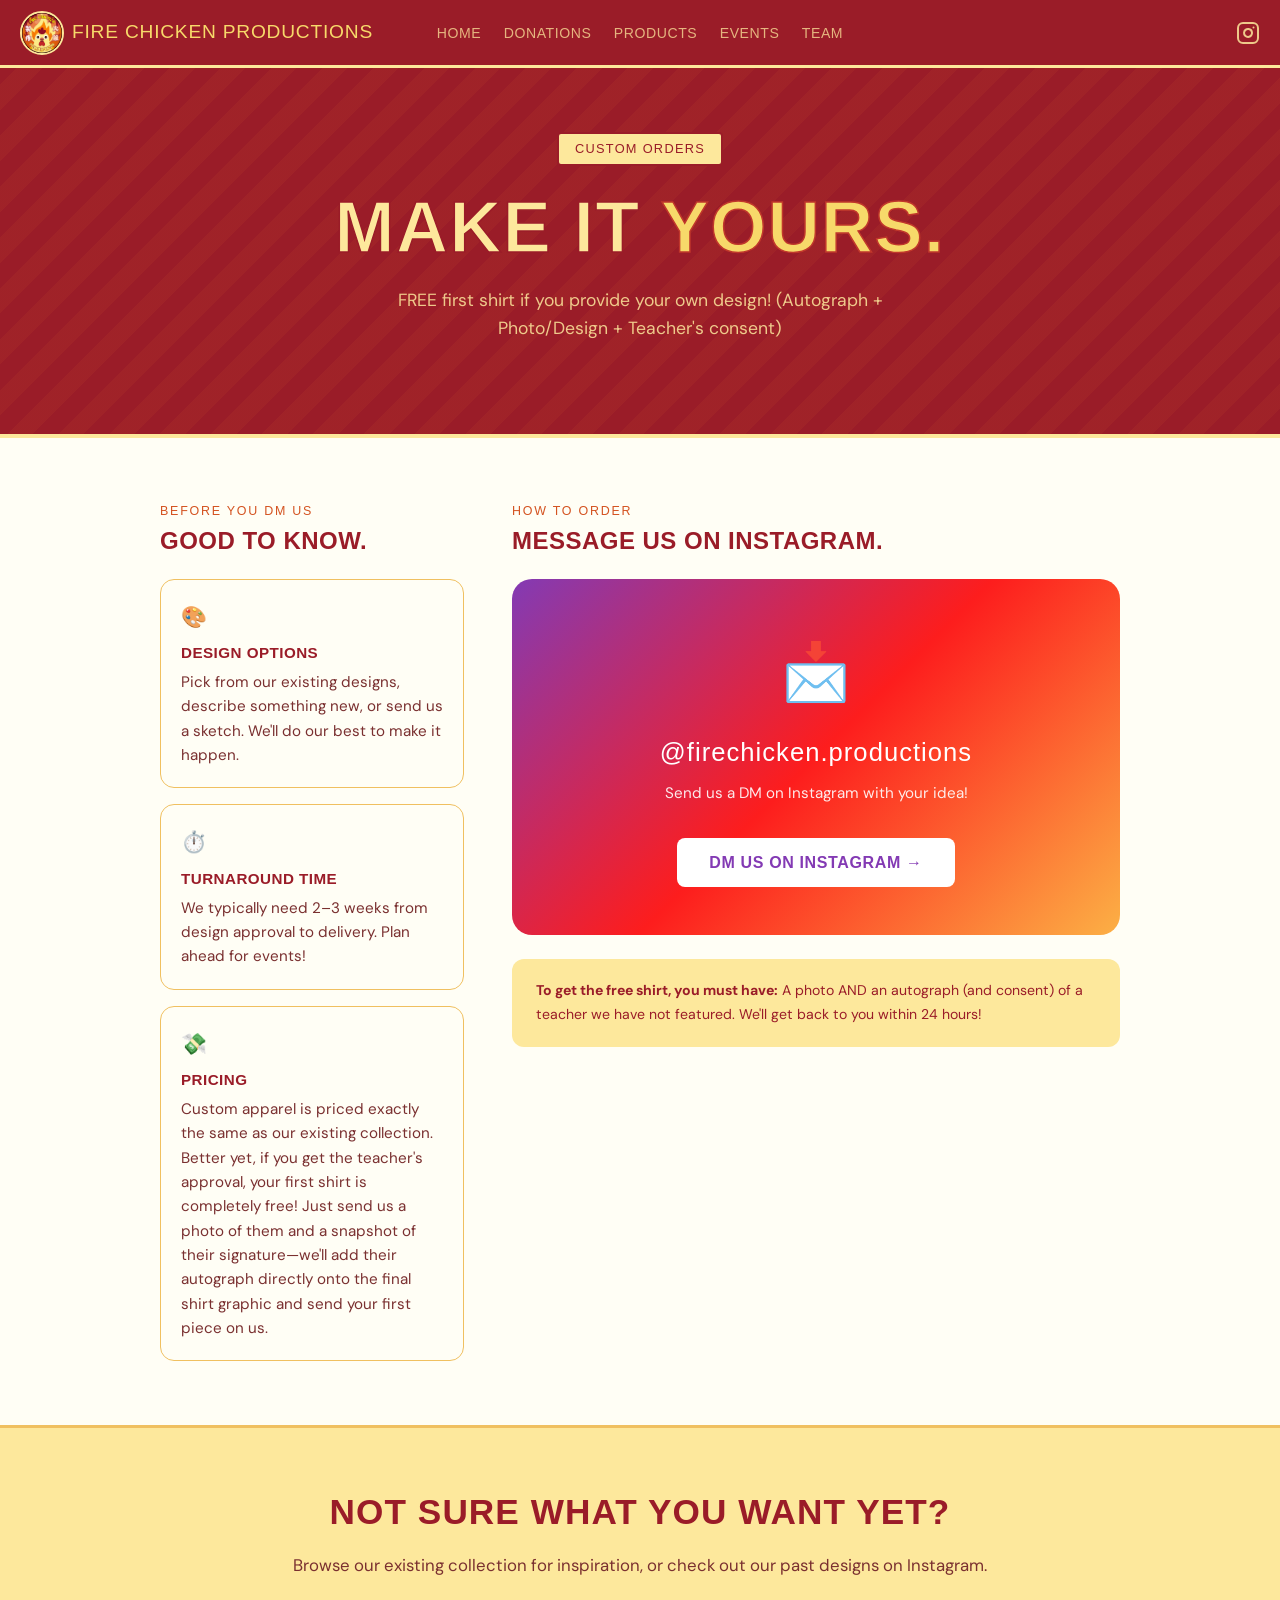
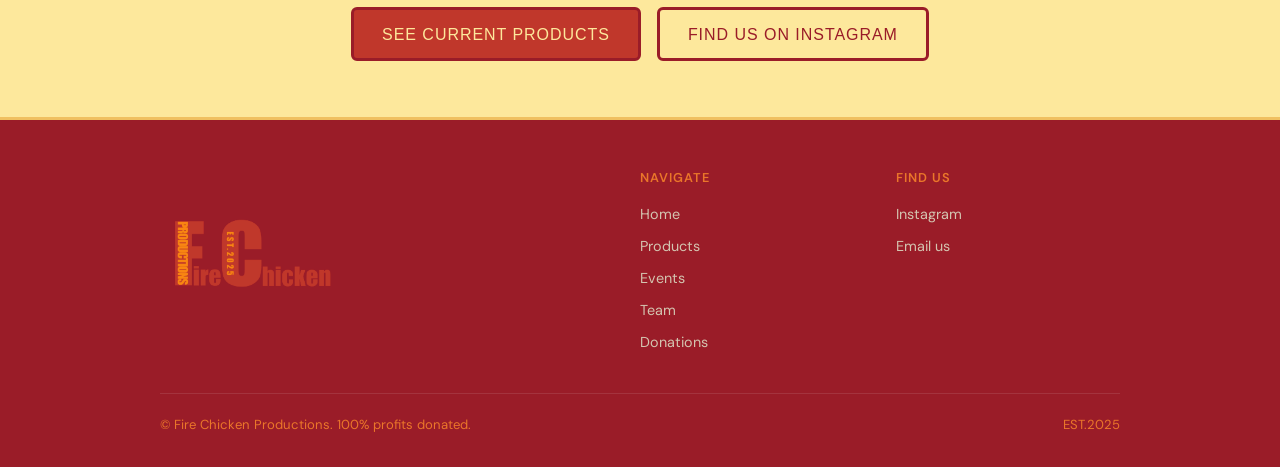
==== customize.html @ 3188f436 "Initial commit — Fire Chicken Productions website" ====
<!DOCTYPE html>
<html lang="en">
<head>
  <meta charset="UTF-8" />
  <meta name="viewport" content="width=device-width, initial-scale=1.0" />
  <title>Customize Your Shirt</title>
  <link rel="stylesheet" href="style.css" />
</head>
<body>

<nav>
  <a href="index.html" class="nav-logo"><img src="logo.png" alt="Fire Chicken Productions logo"><span class="nav-logo-text"> Fire Chicken <span>Productions</span></span></a>
  <ul class="nav-links">
    <li><a href="index.html">Home</a></li>
    <li><a href="donations.html">Donations</a></li>
    <li><a href="products.html">Products</a></li>
    <li><a href="events.html">Events</a></li>
    <li><a href="team.html">Team</a></li>
  </ul>
  <div style="display:flex;justify-content:flex-end;align-items:center;min-width:0;">
    <a href="https://www.instagram.com/firechicken.productions" target="_blank" style="display:flex;align-items:center;color:var(--cream);opacity:0.85;transition:opacity 0.15s;" onmouseover="this.style.opacity=1" onmouseout="this.style.opacity=0.85">
      <svg xmlns="http://www.w3.org/2000/svg" width="24" height="24" viewBox="0 0 24 24" fill="none" stroke="currentColor" stroke-width="2" stroke-linecap="round" stroke-linejoin="round"><rect x="2" y="2" width="20" height="20" rx="5" ry="5"/><path d="M16 11.37A4 4 0 1 1 12.63 8 4 4 0 0 1 16 11.37z"/><line x1="17.5" y1="6.5" x2="17.51" y2="6.5"/></svg>
    </a>
  </div>
</nav>

<section class="hero" style="padding: 4rem 2rem 3.5rem;">
  <div class="hero-inner">
    <div class="hero-badge">Custom orders</div>
    <h1>Make it <em>yours.</em></h1>
    <p>FREE first shirt if you provide your own design! (Autograph + Photo/Design + Teacher's consent)</p>
  </div>
</section>

<section style="background: var(--white);">
  <div class="section-inner">
    <div style="display: grid; grid-template-columns: 1fr 2fr; gap: 3rem; align-items: start;">

      <div>
        <p class="section-label">Before you DM us</p>
        <h2 class="section-title" style="font-size: 1.5rem;">Good to know.</h2>

        <div style="display: flex; flex-direction: column; gap: 1rem; margin-top: 1.5rem;">
          <div class="step" style="padding: 1.25rem;">
            <div style="font-size: 1.3rem; margin-bottom: 0.5rem;">🎨</div>
            <h3 style="font-size: 0.95rem; margin-bottom: 0.3rem;">Design options</h3>
            <p>Pick from our existing designs, describe something new, or send us a sketch. We'll do our best to make it happen.</p>
          </div>
          <div class="step" style="padding: 1.25rem;">
            <div style="font-size: 1.3rem; margin-bottom: 0.5rem;">⏱️</div>
            <h3 style="font-size: 0.95rem; margin-bottom: 0.3rem;">Turnaround time</h3>
            <p>We typically need 2–3 weeks from design approval to delivery. Plan ahead for events!</p>
          </div>
          <div class="step" style="padding: 1.25rem;">
            <div style="font-size: 1.3rem; margin-bottom: 0.5rem;">💸</div>
            <h3 style="font-size: 0.95rem; margin-bottom: 0.3rem;">Pricing</h3>
            <p>Custom apparel is priced exactly the same as our existing collection. Better yet, if you get the teacher's approval, your first shirt is completely free! Just send us a photo of them and a snapshot of their signature—we'll add their autograph directly onto the final shirt graphic and send your first piece on us.</p>
          </div>
        </div>
      </div>

      <div>
        <p class="section-label">How to order</p>
        <h2 class="section-title" style="font-size: 1.5rem; margin-bottom: 1.5rem;">Message Us on Instagram.</h2>

        <div style="background: linear-gradient(135deg, #833ab4, #fd1d1d, #fcb045); border-radius: 20px; padding: 3rem 2.5rem; text-align: center; color: #fff;">
          <div style="font-size: 3.5rem; margin-bottom: 1rem;">📩</div>
          <div style="font-family: var(--font-display); font-size: 1.6rem; letter-spacing: 0.04em; margin-bottom: 0.5rem;">@firechicken.productions</div>
          <p style="font-size: 0.95rem; opacity: 0.9; margin-bottom: 2rem; line-height: 1.6;">Send us a DM on Instagram with your idea!</p>
          <a href="https://www.instagram.com/firechicken.productions" target="_blank" style="display: inline-block; background: #fff; color: #833ab4; font-family: var(--font-display); font-size: 1rem; font-weight: 700; letter-spacing: 0.04em; text-transform: uppercase; padding: 0.75rem 2rem; border-radius: 8px; text-decoration: none;">DM us on Instagram →</a>
        </div>

        <div style="margin-top: 1.5rem; background: var(--cream); border-radius: 12px; padding: 1.25rem 1.5rem;">
          <p style="font-size: 0.88rem; color: var(--brown); line-height: 1.7; margin: 0;"><strong>To get the free shirt, you must have:</strong> A photo AND an autograph (and consent) of a teacher we have not featured. We'll get back to you within 24 hours!</p>
        </div>
      </div>

    </div>
  </div>
</section>

<div class="cta-band">
  <div class="section-inner text-center">
    <h2>Not sure what you want yet?</h2>
    <p>Browse our existing collection for inspiration, or check out our past designs on Instagram.</p>
    <div class="cta-buttons">
      <a href="products.html" class="btn btn-primary">See current products</a>
      <a href="https://www.instagram.com/firechicken.productions" class="btn btn-secondary">Find us on Instagram</a>
    </div>
  </div>
</div>

<footer>
  <div class="footer-inner">
    <div>
      <img src="logo-text.png" alt="Fire Chicken Productions" style="max-width: 180px; display: block;">
    </div>
    <div class="footer-col">
      <h4>Navigate</h4>
      <ul>
        <li><a href="index.html">Home</a></li>
        <li><a href="products.html">Products</a></li>
        <li><a href="events.html">Events</a></li>
        <li><a href="team.html">Team</a></li>
        <li><a href="donations.html">Donations</a></li>
      </ul>
    </div>
    <div class="footer-col">
      <h4>Find us</h4>
      <ul>
        <li><a href="https://www.instagram.com/firechicken.productions">Instagram</a></li>
        <li><a href="mailto:firechicken.productions9@gmail.com">Email us</a></li>
      </ul>
    </div>
  </div>
  <div class="footer-bottom">
    <span> © Fire Chicken Productions. 100% profits donated.</span>
    <span> EST.2025</span>
  </div>
</footer>

</body>
</html>
---- style.css ----
@import url('https://fonts.googleapis.com/css2?family=DM+Sans:wght@400;500;600&display=swap');

*, *::before, *::after { box-sizing: border-box; margin: 0; padding: 0; }

:root {
  --rust: #c0372b;
  --rust-light: #d45321;
  --rust-pale: #fdf0c4;
  --cream: #fde89c;
  --cream-dark: #f7d96a;
  --green: #4A6741;
  --green-light: #6B8F62;
  --green-pale: #EBF2E8;
  --brown: #9a1c28;
  --brown-mid: #b52a2a;
  --brown-light: #ea762a;
  --text: #3a0d10;
  --text-muted: #7a3030;
  --border: #f0c060;
  --white: #fffef5;
  --font-display: Impact, 'Arial Narrow', Arial, sans-serif;
  --font-body: 'DM Sans', system-ui, sans-serif;
}

html { font-size: 16px; scroll-behavior: smooth; }

body {
  font-family: var(--font-body);
  background: var(--cream);
  color: var(--text);
  line-height: 1.6;
}

/* NAV */
nav {
  background: var(--brown);
  border-bottom: 3px solid var(--cream);
  padding: 0 1.25rem;
  display: grid;
  grid-template-columns: 1fr auto 1fr;
  align-items: center;
  height: 68px;
  position: sticky;
  top: 0;
  z-index: 100;
}

.nav-logo {
  font-family: var(--font-display);
  font-size: 1.2rem;
  letter-spacing: 0.04em;
  color: var(--cream);
  text-decoration: none;
  display: flex;
  align-items: center;
  gap: 0.5rem;
  text-transform: uppercase;
  flex-shrink: 0;
  min-width: 0;
}

.nav-logo img {
  width: 44px;
  height: 44px;
  border-radius: 50%;
  object-fit: cover;
  border: 2px solid var(--cream);
  flex-shrink: 0;
}

.nav-logo-text { display: inline; }

.nav-logo span { color: var(--cream-dark); }

.nav-links {
  display: flex;
  gap: 0;
  list-style: none;
  flex-wrap: nowrap;
  justify-content: center;
  margin: 0;
  padding: 0;
}

.nav-links a {
  font-family: var(--font-display);
  font-size: 0.88rem;
  letter-spacing: 0.04em;
  text-transform: uppercase;
  color: rgba(253,232,156,0.75);
  text-decoration: none;
  padding: 0.55rem 0.7rem;
  border-radius: 5px;
  transition: background 0.15s, color 0.15s;
  white-space: nowrap;
}

.nav-links a:hover, .nav-links a.active {
  background: var(--rust);
  color: var(--cream);
}

/* BUTTONS */
.btn {
  display: inline-block;
  font-family: var(--font-display);
  font-size: 1rem;
  letter-spacing: 0.06em;
  text-transform: uppercase;
  padding: 0.7rem 1.75rem;
  border-radius: 6px;
  text-decoration: none;
  transition: transform 0.1s, filter 0.1s;
  cursor: pointer;
  border: none;
}

.btn:hover { transform: translateY(-2px); filter: brightness(1.08); }
.btn:active { transform: translateY(0); }

.btn-primary {
  background: var(--rust);
  color: var(--cream);
  border: 3px solid var(--brown);
}

.btn-primary:hover { background: var(--rust-light); }

.btn-secondary {
  background: var(--cream);
  color: var(--brown);
  border: 3px solid var(--brown);
}

.btn-secondary:hover { background: var(--cream-dark); }

.btn-green {
  background: var(--green);
  color: var(--white);
  border: 3px solid #2e4128;
}

.btn-green:hover { background: var(--green-light); }

/* HERO */
.hero {
  background: var(--brown);
  color: var(--white);
  padding: 5rem 2rem 4.5rem;
  text-align: center;
  position: relative;
  overflow: hidden;
  border-bottom: 4px solid var(--cream);
}

.hero::before {
  content: '';
  position: absolute;
  inset: 0;
  background: repeating-linear-gradient(
    -45deg,
    transparent,
    transparent 18px,
    rgba(234,118,42,0.07) 18px,
    rgba(234,118,42,0.07) 36px
  );
}

.hero-inner { position: relative; max-width: 720px; margin: 0 auto; }

.hero-badge {
  display: inline-block;
  background: var(--cream);
  color: var(--brown);
  font-family: var(--font-display);
  font-size: 0.8rem;
  letter-spacing: 0.1em;
  text-transform: uppercase;
  padding: 0.3rem 1rem;
  border-radius: 4px;
  margin-bottom: 1.5rem;
  border: 2px solid var(--brown);
}

.hero h1 {
  font-family: var(--font-display);
  font-size: clamp(2.8rem, 7vw, 4.5rem);
  line-height: 1.05;
  letter-spacing: 0.02em;
  text-transform: uppercase;
  color: var(--cream);
  margin-bottom: 1.25rem;
  -webkit-text-stroke: 1.5px var(--brown);
}

.hero h1 em {
  font-style: normal;
  color: var(--cream-dark);
  -webkit-text-stroke: 1.5px var(--rust);
}

.hero p {
  font-size: 1.1rem;
  color: rgba(253,232,156,0.85);
  max-width: 520px;
  margin: 0 auto 2.25rem;
}

.hero-ctas { display: flex; gap: 1rem; justify-content: center; flex-wrap: wrap; }

/* SECTIONS */
section { padding: 4rem 2rem; }

.section-inner { max-width: 960px; margin: 0 auto; }

.section-label {
  font-family: var(--font-display);
  font-size: 0.78rem;
  letter-spacing: 0.14em;
  text-transform: uppercase;
  color: var(--rust-light);
  margin-bottom: 0.4rem;
}

.section-title {
  font-family: var(--font-display);
  font-size: clamp(2rem, 4.5vw, 2.8rem);
  letter-spacing: 0.02em;
  text-transform: uppercase;
  color: var(--brown);
  line-height: 1.1;
  margin-bottom: 1rem;
}

.section-sub {
  font-size: 1.05rem;
  color: var(--text-muted);
  max-width: 560px;
  margin-bottom: 2.5rem;
}

/* HOW IT WORKS */
.steps {
  display: grid;
  grid-template-columns: repeat(auto-fit, minmax(240px, 1fr));
  gap: 1.5rem;
}

.step {
  background: var(--white);
  border: 1.5px solid var(--border);
  border-radius: 14px;
  padding: 1.75rem 1.5rem;
  position: relative;
}

.step-number {
  width: 40px;
  height: 40px;
  border-radius: 50%;
  background: var(--rust-pale);
  color: var(--rust);
  font-family: var(--font-display);
  font-size: 1.1rem;
  font-weight: 700;
  display: flex;
  align-items: center;
  justify-content: center;
  margin-bottom: 1rem;
}

.step h3 {
  font-family: var(--font-display);
  font-size: 1.05rem;
  letter-spacing: 0.03em;
  text-transform: uppercase;
  color: var(--brown);
  margin-bottom: 0.5rem;
}

.step p { font-size: 0.95rem; color: var(--text-muted); line-height: 1.6; }

/* CTA BAND */
.cta-band {
  background: var(--cream);
  border-top: 3px solid var(--border);
  border-bottom: 3px solid var(--border);
  padding: 3.5rem 2rem;
  text-align: center;
}

.cta-band h2 {
  font-family: var(--font-display);
  font-size: 2.2rem;
  letter-spacing: 0.03em;
  text-transform: uppercase;
  color: var(--brown);
  margin-bottom: 0.75rem;
}

.cta-band p { color: var(--text-muted); margin-bottom: 1.75rem; font-size: 1.05rem; }

.cta-buttons { display: flex; gap: 1rem; justify-content: center; flex-wrap: wrap; }

/* MISSION PAGE */
.mission-story {
  background: var(--white);
  border: 1.5px solid var(--border);
  border-radius: 14px;
  padding: 2.5rem;
  margin-bottom: 3rem;
}

.mission-story p { font-size: 1.05rem; color: var(--text-muted); line-height: 1.75; margin-bottom: 1rem; }
.mission-story p:last-child { margin-bottom: 0; }

.money-split {
  display: grid;
  grid-template-columns: 1fr 1fr;
  gap: 1.5rem;
  margin-bottom: 3rem;
}

@media (max-width: 600px) {
  .money-split { grid-template-columns: 1fr; }
}

.money-card {
  border-radius: 14px;
  padding: 1.75rem;
}

.money-card.costs {
  background: var(--cream-dark);
  border: 1.5px solid var(--border);
}

.money-card.donated {
  background: var(--green-pale);
  border: 1.5px solid #C4D9C0;
}

.money-card .card-icon {
  font-size: 1.8rem;
  margin-bottom: 0.75rem;
}

.money-card h3 {
  font-family: var(--font-display);
  font-size: 1.1rem;
  font-weight: 700;
  color: var(--brown);
  margin-bottom: 0.4rem;
}

.money-card p { font-size: 0.9rem; color: var(--text-muted); line-height: 1.6; }

.money-card.donated h3 { color: var(--green); }
.money-card.donated p { color: #4A6741; }

/* CAUSES */
.causes-grid {
  display: grid;
  grid-template-columns: repeat(auto-fit, minmax(220px, 1fr));
  gap: 1.25rem;
  margin-bottom: 3rem;
}

.cause-card {
  background: var(--white);
  border: 1.5px solid var(--border);
  border-radius: 12px;
  padding: 1.5rem;
}

.cause-emoji { font-size: 1.6rem; margin-bottom: 0.6rem; }

.cause-card h3 {
  font-family: var(--font-display);
  font-weight: 700;
  font-size: 1rem;
  color: var(--brown);
  margin-bottom: 0.3rem;
}

.cause-card p { font-size: 0.88rem; color: var(--text-muted); line-height: 1.55; }

/* PROGRESS */
.progress-box {
  background: var(--white);
  border: 1.5px solid var(--border);
  border-radius: 14px;
  padding: 2rem 2.5rem;
  margin-bottom: 1rem;
}

.progress-header {
  display: flex;
  justify-content: space-between;
  align-items: baseline;
  margin-bottom: 0.75rem;
}

.progress-label {
  font-family: var(--font-display);
  font-size: 1.1rem;
  font-weight: 700;
  color: var(--brown);
}

.progress-amount {
  font-size: 0.95rem;
  color: var(--text-muted);
}

.progress-amount strong { color: var(--green); font-size: 1.1rem; }

.progress-track {
  width: 100%;
  height: 22px;
  background: var(--cream-dark);
  border-radius: 100px;
  overflow: hidden;
  margin-bottom: 0.6rem;
}

.progress-fill {
  height: 100%;
  background: linear-gradient(90deg, var(--green) 0%, var(--green-light) 100%);
  border-radius: 100px;
  transition: width 1s ease;
  position: relative;
}

.progress-pct {
  font-size: 0.85rem;
  color: var(--text-muted);
  text-align: right;
}

/* PRODUCTS PAGE */
.products-grid {
  display: grid;
  grid-template-columns: repeat(auto-fill, minmax(260px, 1fr));
  gap: 1.5rem;
  margin-bottom: 3.5rem;
}

.product-card {
  background: var(--white);
  border: 1.5px solid var(--border);
  border-radius: 14px;
  overflow: hidden;
  transition: transform 0.15s;
}

.product-card:hover { transform: translateY(-3px); }

.product-img {
  width: 100%;
  aspect-ratio: 4/3;
  object-fit: cover;
  display: block;
}

.product-img-placeholder {
  width: 100%;
  aspect-ratio: 4/3;
  display: flex;
  align-items: center;
  justify-content: center;
  font-size: 4rem;
  background: var(--cream-dark);
}

.product-body { padding: 1.25rem; }

.product-tag {
  display: inline-block;
  font-size: 0.75rem;
  font-weight: 600;
  letter-spacing: 0.06em;
  text-transform: uppercase;
  background: var(--rust-pale);
  color: var(--rust);
  padding: 0.2rem 0.6rem;
  border-radius: 4px;
  margin-bottom: 0.6rem;
}

.product-name {
  font-family: var(--font-display);
  font-size: 1.1rem;
  font-weight: 700;
  color: var(--brown);
  margin-bottom: 0.35rem;
}

.product-desc { font-size: 0.88rem; color: var(--text-muted); line-height: 1.55; margin-bottom: 0.85rem; }

.product-footer {
  display: flex;
  align-items: center;
  justify-content: space-between;
}

.product-price {
  font-family: var(--font-display);
  font-size: 1.3rem;
  font-weight: 700;
  color: var(--rust);
}

.product-badge {
  font-size: 0.75rem;
  font-weight: 600;
  background: var(--green-pale);
  color: var(--green);
  padding: 0.2rem 0.55rem;
  border-radius: 4px;
}

/* ORDER BOX */
.order-box {
  background: var(--brown);
  color: var(--white);
  border-radius: 16px;
  padding: 2.5rem;
  display: grid;
  grid-template-columns: 1fr 1fr;
  gap: 2rem;
  align-items: center;
}

@media (max-width: 640px) {
  .order-box { grid-template-columns: 1fr; }
}

.order-box h2 {
  font-family: var(--font-display);
  font-size: 1.8rem;
  font-weight: 700;
  color: var(--cream);
  margin-bottom: 0.75rem;
}

.order-box p { color: #D4C4B0; font-size: 0.95rem; line-height: 1.65; margin-bottom: 1.25rem; }

.order-steps { list-style: none; }

.order-steps li {
  display: flex;
  align-items: flex-start;
  gap: 0.75rem;
  font-size: 0.92rem;
  color: #D4C4B0;
  padding: 0.5rem 0;
  border-bottom: 1px solid rgba(255,255,255,0.08);
}

.order-steps li:last-child { border-bottom: none; }

.order-step-num {
  flex-shrink: 0;
  width: 24px;
  height: 24px;
  border-radius: 50%;
  background: var(--rust);
  color: white;
  font-size: 0.75rem;
  font-weight: 700;
  display: flex;
  align-items: center;
  justify-content: center;
  margin-top: 1px;
}

/* FOOTER */
footer {
  background: var(--brown);
  color: #D4C4B0;
  padding: 3rem 2rem 2rem;
}

.footer-inner {
  max-width: 960px;
  margin: 0 auto;
  display: grid;
  grid-template-columns: 2fr 1fr 1fr;
  gap: 2rem;
}

@media (max-width: 640px) {
  .footer-inner { grid-template-columns: 1fr; }
  nav { padding: 0 1rem; }
  .hero { padding: 3.5rem 1.25rem 3rem; }
  section { padding: 3rem 1.25rem; }
}

.footer-brand {
  font-family: var(--font-display);
  font-size: 1.25rem;
  font-weight: 700;
  color: var(--cream);
  margin-bottom: 0.6rem;
}

.footer-tagline { font-size: 0.88rem; line-height: 1.6; max-width: 260px; }

.footer-col h4 {
  font-size: 0.8rem;
  font-weight: 600;
  letter-spacing: 0.08em;
  text-transform: uppercase;
  color: var(--brown-light);
  margin-bottom: 0.75rem;
}

.footer-col ul { list-style: none; }
.footer-col ul li { margin-bottom: 0.4rem; }

.footer-col ul a {
  color: #D4C4B0;
  text-decoration: none;
  font-size: 0.9rem;
  transition: color 0.15s;
}

.footer-col ul a:hover { color: var(--cream); }

.footer-bottom {
  max-width: 960px;
  margin: 2rem auto 0;
  padding-top: 1.25rem;
  border-top: 1px solid rgba(255,255,255,0.1);
  font-size: 0.82rem;
  color: var(--brown-light);
  display: flex;
  justify-content: space-between;
  flex-wrap: wrap;
  gap: 0.5rem;
}

/* UTILS */
.divider {
  border: none;
  border-top: 1.5px solid var(--border);
  margin: 0;
}

.text-center { text-align: center; }
.mb-0 { margin-bottom: 0 !important; }
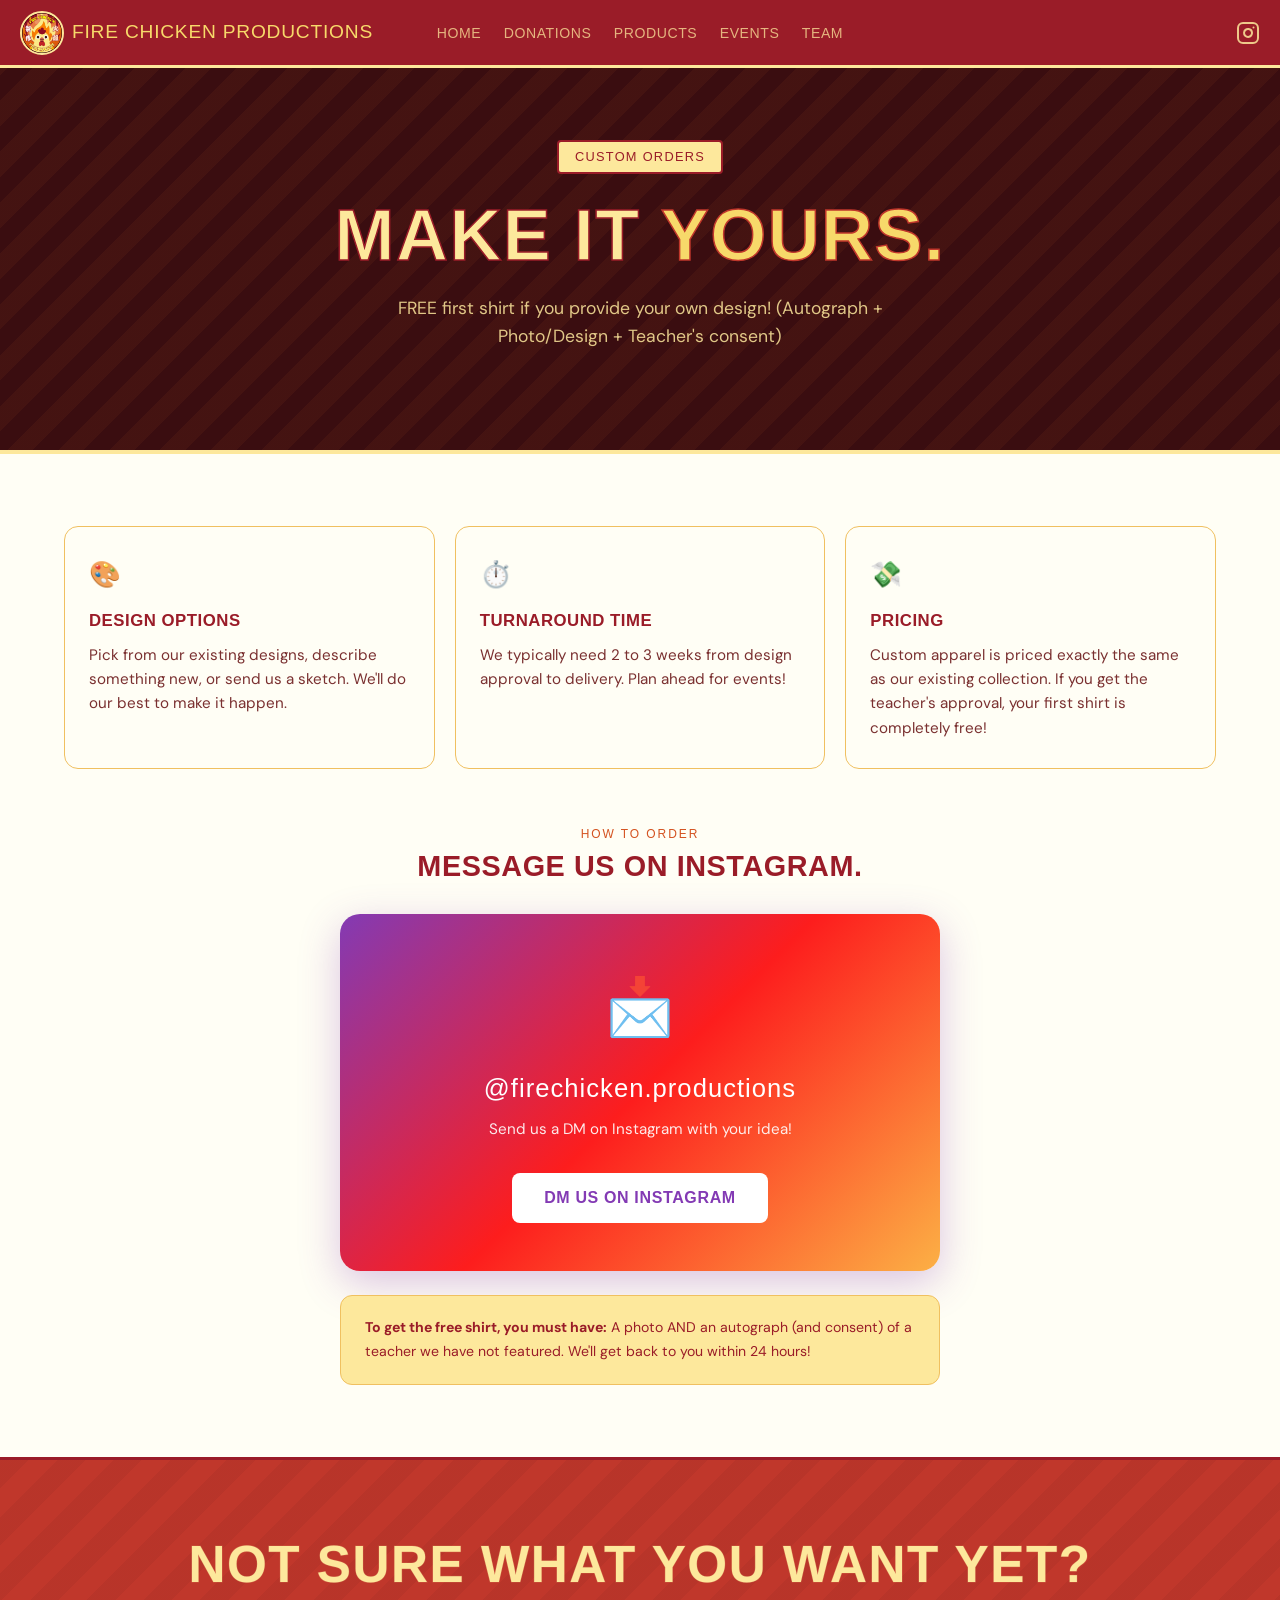
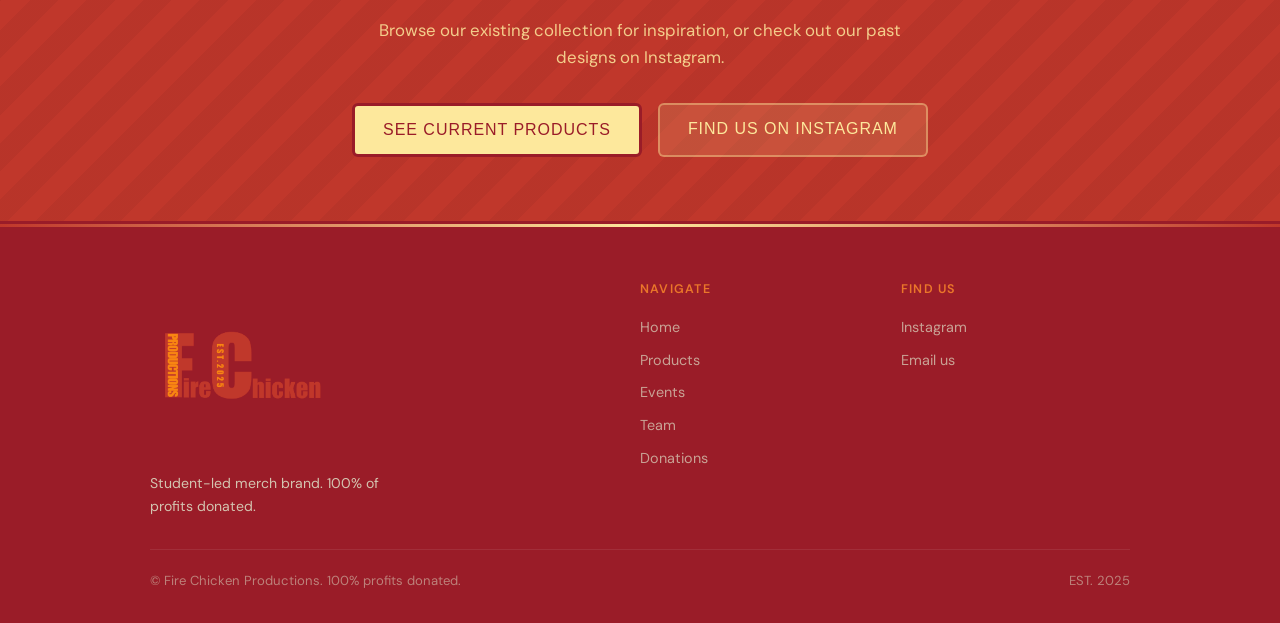
==== commit 6dd8c5c5: "redesign UI + 3D mascot" ====
--- a/customize.html
+++ b/customize.html
@@ -3,8 +3,9 @@
 <head>
   <meta charset="UTF-8" />
   <meta name="viewport" content="width=device-width, initial-scale=1.0" />
-  <title>Customize Your Shirt</title>
+  <title>Customize Your Shirt — Fire Chicken Productions</title>
   <link rel="stylesheet" href="style.css" />
+  <link rel="icon" href="logo.png" type="image/png">
 </head>
 <body>
 
@@ -24,58 +25,57 @@
   </div>
 </nav>
 
-<section class="hero" style="padding: 4rem 2rem 3.5rem;">
+<section class="hero">
   <div class="hero-inner">
     <div class="hero-badge">Custom orders</div>
-    <h1>Make it <em>yours.</em></h1>
+    <h1>Make it <em>Yours.</em></h1>
     <p>FREE first shirt if you provide your own design! (Autograph + Photo/Design + Teacher's consent)</p>
   </div>
 </section>
 
 <section style="background: var(--white);">
   <div class="section-inner">
-    <div style="display: grid; grid-template-columns: 1fr 2fr; gap: 3rem; align-items: start;">
 
-      <div>
-        <p class="section-label">Before you DM us</p>
-        <h2 class="section-title" style="font-size: 1.5rem;">Good to know.</h2>
+    <!-- Info cards -->
+    <div style="display:grid;grid-template-columns:repeat(auto-fit,minmax(240px,1fr));gap:1.25rem;margin-bottom:3.5rem;">
 
-        <div style="display: flex; flex-direction: column; gap: 1rem; margin-top: 1.5rem;">
-          <div class="step" style="padding: 1.25rem;">
-            <div style="font-size: 1.3rem; margin-bottom: 0.5rem;">🎨</div>
-            <h3 style="font-size: 0.95rem; margin-bottom: 0.3rem;">Design options</h3>
-            <p>Pick from our existing designs, describe something new, or send us a sketch. We'll do our best to make it happen.</p>
-          </div>
-          <div class="step" style="padding: 1.25rem;">
-            <div style="font-size: 1.3rem; margin-bottom: 0.5rem;">⏱️</div>
-            <h3 style="font-size: 0.95rem; margin-bottom: 0.3rem;">Turnaround time</h3>
-            <p>We typically need 2–3 weeks from design approval to delivery. Plan ahead for events!</p>
-          </div>
-          <div class="step" style="padding: 1.25rem;">
-            <div style="font-size: 1.3rem; margin-bottom: 0.5rem;">💸</div>
-            <h3 style="font-size: 0.95rem; margin-bottom: 0.3rem;">Pricing</h3>
-            <p>Custom apparel is priced exactly the same as our existing collection. Better yet, if you get the teacher's approval, your first shirt is completely free! Just send us a photo of them and a snapshot of their signature—we'll add their autograph directly onto the final shirt graphic and send your first piece on us.</p>
-          </div>
-        </div>
+      <div class="step reveal delay-1">
+        <div style="font-size:1.6rem;margin-bottom:0.75rem;">🎨</div>
+        <h3>Design options</h3>
+        <p>Pick from our existing designs, describe something new, or send us a sketch. We'll do our best to make it happen.</p>
       </div>
 
-      <div>
-        <p class="section-label">How to order</p>
-        <h2 class="section-title" style="font-size: 1.5rem; margin-bottom: 1.5rem;">Message Us on Instagram.</h2>
+      <div class="step reveal delay-2">
+        <div style="font-size:1.6rem;margin-bottom:0.75rem;">⏱️</div>
+        <h3>Turnaround time</h3>
+        <p>We typically need 2 to 3 weeks from design approval to delivery. Plan ahead for events!</p>
+      </div>
 
-        <div style="background: linear-gradient(135deg, #833ab4, #fd1d1d, #fcb045); border-radius: 20px; padding: 3rem 2.5rem; text-align: center; color: #fff;">
-          <div style="font-size: 3.5rem; margin-bottom: 1rem;">📩</div>
-          <div style="font-family: var(--font-display); font-size: 1.6rem; letter-spacing: 0.04em; margin-bottom: 0.5rem;">@firechicken.productions</div>
-          <p style="font-size: 0.95rem; opacity: 0.9; margin-bottom: 2rem; line-height: 1.6;">Send us a DM on Instagram with your idea!</p>
-          <a href="https://www.instagram.com/firechicken.productions" target="_blank" style="display: inline-block; background: #fff; color: #833ab4; font-family: var(--font-display); font-size: 1rem; font-weight: 700; letter-spacing: 0.04em; text-transform: uppercase; padding: 0.75rem 2rem; border-radius: 8px; text-decoration: none;">DM us on Instagram →</a>
-        </div>
-
-        <div style="margin-top: 1.5rem; background: var(--cream); border-radius: 12px; padding: 1.25rem 1.5rem;">
-          <p style="font-size: 0.88rem; color: var(--brown); line-height: 1.7; margin: 0;"><strong>To get the free shirt, you must have:</strong> A photo AND an autograph (and consent) of a teacher we have not featured. We'll get back to you within 24 hours!</p>
-        </div>
+      <div class="step reveal delay-3">
+        <div style="font-size:1.6rem;margin-bottom:0.75rem;">💸</div>
+        <h3>Pricing</h3>
+        <p>Custom apparel is priced exactly the same as our existing collection. If you get the teacher's approval, your first shirt is completely free!</p>
       </div>
 
     </div>
+
+    <!-- How to order -->
+    <div class="reveal" style="max-width:600px;margin:0 auto;">
+      <p class="section-label" style="text-align:center;">How to order</p>
+      <h2 class="section-title" style="text-align:center;font-size:1.8rem;margin-bottom:2rem;">Message us on Instagram.</h2>
+
+      <div style="background:linear-gradient(135deg,#833ab4,#fd1d1d,#fcb045);border-radius:20px;padding:3rem 2.5rem;text-align:center;color:#fff;box-shadow:0 12px 40px rgba(131,58,180,0.3);">
+        <div style="font-size:3.5rem;margin-bottom:1rem;">📩</div>
+        <div style="font-family:var(--font-display);font-size:1.6rem;letter-spacing:0.04em;margin-bottom:0.5rem;">@firechicken.productions</div>
+        <p style="font-size:0.95rem;opacity:0.9;margin-bottom:2rem;line-height:1.6;">Send us a DM on Instagram with your idea!</p>
+        <a href="https://www.instagram.com/firechicken.productions" target="_blank" style="display:inline-block;background:#fff;color:#833ab4;font-family:var(--font-display);font-size:1rem;font-weight:700;letter-spacing:0.04em;text-transform:uppercase;padding:0.75rem 2rem;border-radius:8px;text-decoration:none;transition:transform 0.15s;" onmouseover="this.style.transform='translateY(-2px)'" onmouseout="this.style.transform='none'">DM us on Instagram</a>
+      </div>
+
+      <div style="margin-top:1.5rem;background:var(--cream);border-radius:12px;padding:1.25rem 1.5rem;border:1.5px solid var(--border);">
+        <p style="font-size:0.88rem;color:var(--brown);line-height:1.7;margin:0;"><strong>To get the free shirt, you must have:</strong> A photo AND an autograph (and consent) of a teacher we have not featured. We'll get back to you within 24 hours!</p>
+      </div>
+    </div>
+
   </div>
 </section>
 
@@ -84,8 +84,8 @@
     <h2>Not sure what you want yet?</h2>
     <p>Browse our existing collection for inspiration, or check out our past designs on Instagram.</p>
     <div class="cta-buttons">
-      <a href="products.html" class="btn btn-primary">See current products</a>
-      <a href="https://www.instagram.com/firechicken.productions" class="btn btn-secondary">Find us on Instagram</a>
+      <a href="products.html" class="btn btn-secondary">See current products</a>
+      <a href="https://www.instagram.com/firechicken.productions" class="btn" style="background:rgba(253,232,156,0.15);color:var(--cream);border:2px solid rgba(253,232,156,0.4);">Find us on Instagram</a>
     </div>
   </div>
 </div>
@@ -93,7 +93,8 @@
 <footer>
   <div class="footer-inner">
     <div>
-      <img src="logo-text.png" alt="Fire Chicken Productions" style="max-width: 180px; display: block;">
+      <img src="logo-text.png" alt="Fire Chicken Productions" style="max-width:180px;display:block;margin-bottom:0.75rem;">
+      <p class="footer-tagline">Student-led merch brand. 100% of profits donated.</p>
     </div>
     <div class="footer-col">
       <h4>Navigate</h4>
@@ -114,10 +115,20 @@
     </div>
   </div>
   <div class="footer-bottom">
-    <span> © Fire Chicken Productions. 100% profits donated.</span>
-    <span> EST.2025</span>
+    <span>© Fire Chicken Productions. 100% profits donated.</span>
+    <span>EST. 2025</span>
   </div>
 </footer>
 
+<script>
+  window.addEventListener('scroll', () => {
+    document.querySelector('nav').classList.toggle('scrolled', window.scrollY > 60);
+  });
+  const observer = new IntersectionObserver((entries) => {
+    entries.forEach(e => { if (e.isIntersecting) e.target.classList.add('in-view'); });
+  }, { threshold: 0.1 });
+  document.querySelectorAll('.reveal, .reveal-up').forEach(el => observer.observe(el));
+</script>
+
 </body>
 </html>
--- a/style.css
+++ b/style.css
@@ -20,18 +20,20 @@
   --white: #fffef5;
   --font-display: Impact, 'Arial Narrow', Arial, sans-serif;
   --font-body: 'DM Sans', system-ui, sans-serif;
+  --shadow-card: 0 4px 24px rgba(58,13,16,0.10), 0 1px 4px rgba(58,13,16,0.06);
+  --shadow-card-hover: 0 16px 48px rgba(58,13,16,0.18), 0 4px 12px rgba(58,13,16,0.10);
 }
 
 html { font-size: 16px; scroll-behavior: smooth; }
 
 body {
   font-family: var(--font-body);
-  background: var(--cream);
+  background: var(--white);
   color: var(--text);
   line-height: 1.6;
 }
 
-/* NAV */
+/* ─── NAV ─── */
 nav {
   background: var(--brown);
   border-bottom: 3px solid var(--cream);
@@ -42,7 +44,14 @@
   height: 68px;
   position: sticky;
   top: 0;
-  z-index: 100;
+  z-index: 200;
+  transition: background 0.3s ease, backdrop-filter 0.3s ease;
+}
+
+nav.scrolled {
+  background: rgba(154, 28, 40, 0.88);
+  backdrop-filter: blur(18px);
+  -webkit-backdrop-filter: blur(18px);
 }
 
 .nav-logo {
@@ -69,7 +78,6 @@
 }
 
 .nav-logo-text { display: inline; }
-
 .nav-logo span { color: var(--cream-dark); }
 
 .nav-links {
@@ -100,7 +108,7 @@
   color: var(--cream);
 }
 
-/* BUTTONS */
+/* ─── BUTTONS ─── */
 .btn {
   display: inline-block;
   font-family: var(--font-display);
@@ -110,43 +118,167 @@
   padding: 0.7rem 1.75rem;
   border-radius: 6px;
   text-decoration: none;
-  transition: transform 0.1s, filter 0.1s;
+  transition: transform 0.15s cubic-bezier(0.2,0,0,1), box-shadow 0.15s ease, filter 0.15s;
   cursor: pointer;
   border: none;
 }
 
-.btn:hover { transform: translateY(-2px); filter: brightness(1.08); }
+.btn:hover { transform: translateY(-3px); filter: brightness(1.08); box-shadow: 0 8px 20px rgba(58,13,16,0.2); }
 .btn:active { transform: translateY(0); }
 
-.btn-primary {
-  background: var(--rust);
+.btn-primary { background: var(--rust); color: var(--cream); border: 3px solid var(--brown); }
+.btn-primary:hover { background: var(--rust-light); }
+
+.btn-secondary { background: var(--cream); color: var(--brown); border: 3px solid var(--brown); }
+.btn-secondary:hover { background: var(--cream-dark); }
+
+.btn-green { background: var(--green); color: var(--white); border: 3px solid #2e4128; }
+.btn-green:hover { background: var(--green-light); }
+
+.btn-lg { font-size: 1.1rem; padding: 0.85rem 2.25rem; }
+
+/* ─── SCROLL REVEAL ─── */
+.reveal {
+  opacity: 0;
+  transform: translateY(36px);
+  transition: opacity 0.75s cubic-bezier(0.16,1,0.3,1), transform 0.75s cubic-bezier(0.16,1,0.3,1);
+}
+.reveal.in-view { opacity: 1; transform: none; }
+.reveal-up { opacity: 0; transform: translateY(50px); transition: opacity 0.7s cubic-bezier(0.16,1,0.3,1), transform 0.7s cubic-bezier(0.16,1,0.3,1); }
+.reveal-up.in-view { opacity: 1; transform: none; }
+.delay-1 { transition-delay: 0.08s; }
+.delay-2 { transition-delay: 0.16s; }
+.delay-3 { transition-delay: 0.24s; }
+.delay-4 { transition-delay: 0.32s; }
+
+/* ─── HOMEPAGE HERO (FULL VIEWPORT) ─── */
+.hero-main {
+  background: var(--text);
+  height: calc(min(85vh, 700px) + 5rem);
+  display: grid;
+  grid-template-columns: 1fr 1fr;
+  align-items: center;
+  padding: 5rem 4rem 0;
+  position: relative;
+  overflow: hidden;
+  border-bottom: 4px solid var(--cream);
+}
+
+.hero-main::before {
+  content: '';
+  position: absolute;
+  inset: 0;
+  background: repeating-linear-gradient(
+    -45deg,
+    transparent,
+    transparent 28px,
+    rgba(234,118,42,0.04) 28px,
+    rgba(234,118,42,0.04) 56px
+  );
+  pointer-events: none;
+}
+
+.hero-content {
+  position: relative;
+  z-index: 2;
+  align-self: center;
+  margin-bottom: 8rem;
+}
+
+.hero-kicker {
+  display: inline-block;
+  font-family: var(--font-display);
+  font-size: 0.78rem;
+  letter-spacing: 0.12em;
+  text-transform: uppercase;
+  color: rgba(253,232,156,0.65);
+  margin-bottom: 1.5rem;
+  border-bottom: 1px solid rgba(253,232,156,0.25);
+  padding-bottom: 0.5rem;
+}
+
+.hero-display {
+  font-family: var(--font-display);
+  font-size: clamp(2.8rem, 7.5vw, 6rem);
+  line-height: 1.0;
+  letter-spacing: 0.01em;
+  text-transform: uppercase;
   color: var(--cream);
-  border: 3px solid var(--brown);
-}
-
-.btn-primary:hover { background: var(--rust-light); }
-
-.btn-secondary {
-  background: var(--cream);
-  color: var(--brown);
-  border: 3px solid var(--brown);
-}
-
-.btn-secondary:hover { background: var(--cream-dark); }
-
-.btn-green {
-  background: var(--green);
+  margin-bottom: 2.5rem;
+  -webkit-text-stroke: 1.5px rgba(253,232,156,0.25);
+}
+
+.hero-display .hero-accent {
+  color: var(--cream-dark);
+  -webkit-text-stroke: 1.5px var(--rust-light);
+}
+
+/* Geometric shapes (right side of homepage hero) */
+.hero-shapes {
+  position: relative;
+  height: 100%;
+  min-height: 460px;
+  z-index: 2;
+}
+
+.shape {
+  position: absolute;
+  border-radius: 50%;
+  pointer-events: none;
+}
+
+.shape-1 {
+  width: 380px; height: 380px;
+  border: 2px solid rgba(253,232,156,0.13);
+  background: rgba(253,232,156,0.04);
+  top: 50%; left: 50%;
+  transform: translate(-50%, -50%);
+  animation: floatA 9s ease-in-out infinite;
+}
+
+.shape-2 {
+  width: 200px; height: 200px;
+  background: rgba(192,55,43,0.18);
+  border: 2px solid rgba(192,55,43,0.3);
+  border-radius: 24px;
+  top: 15%; right: 8%;
+  transform: rotate(20deg);
+  animation: floatB 7s ease-in-out infinite;
+}
+
+.shape-3 {
+  width: 100px; height: 100px;
+  background: rgba(74,103,65,0.25);
+  border: 2px solid rgba(74,103,65,0.35);
+  bottom: 22%; left: 15%;
+  animation: floatC 5.5s ease-in-out infinite;
+}
+
+.shape-4 {
+  width: 56px; height: 56px;
+  background: rgba(253,232,156,0.1);
+  border: 1.5px solid rgba(253,232,156,0.2);
+  top: 30%; right: 35%;
+  border-radius: 8px;
+  transform: rotate(45deg);
+  animation: floatD 6s ease-in-out infinite;
+}
+
+.shape-dot {
+  width: 10px; height: 10px;
+  background: rgba(253,232,156,0.3);
+}
+
+@keyframes floatA { 0%,100%{transform:translate(-50%,-50%) scale(1)} 50%{transform:translate(-50%,-52%) scale(1.03)} }
+@keyframes floatB { 0%,100%{transform:rotate(20deg) translateY(0)} 50%{transform:rotate(22deg) translateY(-18px)} }
+@keyframes floatC { 0%,100%{transform:translateY(0)} 50%{transform:translateY(-14px)} }
+@keyframes floatD { 0%,100%{transform:rotate(45deg) translateY(0)} 50%{transform:rotate(48deg) translateY(-10px)} }
+
+/* ─── INNER PAGE HERO (shorter) ─── */
+.hero {
+  background: var(--text);
   color: var(--white);
-  border: 3px solid #2e4128;
-}
-
-.btn-green:hover { background: var(--green-light); }
-
-/* HERO */
-.hero {
-  background: var(--brown);
-  color: var(--white);
-  padding: 5rem 2rem 4.5rem;
+  padding: 4.5rem 2rem 4rem;
   text-align: center;
   position: relative;
   overflow: hidden;
@@ -161,12 +293,13 @@
     -45deg,
     transparent,
     transparent 18px,
-    rgba(234,118,42,0.07) 18px,
-    rgba(234,118,42,0.07) 36px
+    rgba(234,118,42,0.06) 18px,
+    rgba(234,118,42,0.06) 36px
   );
-}
-
-.hero-inner { position: relative; max-width: 720px; margin: 0 auto; }
+  pointer-events: none;
+}
+
+.hero-inner { position: relative; max-width: 720px; margin: 0 auto; z-index: 2; }
 
 .hero-badge {
   display: inline-block;
@@ -208,15 +341,14 @@
 
 .hero-ctas { display: flex; gap: 1rem; justify-content: center; flex-wrap: wrap; }
 
-/* SECTIONS */
-section { padding: 4rem 2rem; }
-
-.section-inner { max-width: 960px; margin: 0 auto; }
+/* ─── SECTIONS ─── */
+section { padding: 4.5rem 2rem; }
+.section-inner { max-width: 1300px; margin: 0 auto; padding: 0 2rem; }
 
 .section-label {
   font-family: var(--font-display);
-  font-size: 0.78rem;
-  letter-spacing: 0.14em;
+  font-size: 0.75rem;
+  letter-spacing: 0.16em;
   text-transform: uppercase;
   color: var(--rust-light);
   margin-bottom: 0.4rem;
@@ -237,9 +369,848 @@
   color: var(--text-muted);
   max-width: 560px;
   margin-bottom: 2.5rem;
-}
-
-/* HOW IT WORKS */
+  line-height: 1.7;
+}
+
+/* ─── WHO WE ARE - ASYMMETRIC SPLIT ─── */
+.who-split {
+  display: grid;
+  grid-template-columns: 1.1fr 0.9fr;
+  gap: 3.5rem;
+  align-items: center;
+}
+
+.who-quote {
+  font-family: var(--font-display);
+  font-size: clamp(2.5rem, 6vw, 5rem);
+  text-transform: uppercase;
+  letter-spacing: 0.02em;
+  line-height: 1.15;
+  color: var(--brown);
+}
+
+.who-quote span {
+  color: var(--rust);
+}
+
+.who-story p {
+  font-size: 1rem;
+  color: var(--text-muted);
+  line-height: 1.8;
+  margin-bottom: 1rem;
+}
+
+.who-story p:last-child { margin-bottom: 0; }
+
+/* ─── PHOTO STRIP ─── */
+.photo-strip-wrap {
+  overflow: hidden;
+  background: var(--white);
+  padding: 0;
+  position: relative;
+}
+
+.photo-strip-wrap::before,
+.photo-strip-wrap::after {
+  content: '';
+  position: absolute;
+  top: 0;
+  bottom: 0;
+  width: 80px;
+  z-index: 2;
+  pointer-events: none;
+}
+
+.photo-strip-wrap::before {
+  left: 0;
+  background: linear-gradient(to right, var(--white), transparent);
+}
+
+.photo-strip-wrap::after {
+  right: 0;
+  background: linear-gradient(to left, var(--white), transparent);
+}
+
+.photo-strip {
+  display: flex;
+  gap: 1rem;
+  animation: scrollPhotos 35s linear infinite;
+  width: max-content;
+  padding: 1.5rem 0;
+}
+
+.photo-strip:hover { animation-play-state: paused; }
+
+.photo-strip img {
+  height: 280px;
+  width: 420px;
+  object-fit: cover;
+  border-radius: 12px;
+  flex-shrink: 0;
+  transition: filter 0.3s ease, transform 0.3s ease;
+}
+
+.photo-strip img:hover {
+  filter: none;
+  transform: scale(1.02);
+}
+
+@keyframes scrollPhotos {
+  from { transform: translateX(0); }
+  to { transform: translateX(-50%); }
+}
+
+/* ─── BENTO STATS GRID ─── */
+.bento-stats {
+  display: grid;
+  grid-template-columns: 1fr 1fr;
+  grid-template-rows: auto auto;
+  gap: 1rem;
+  margin-top: 2.5rem;
+}
+
+.bento-cell {
+  border-radius: 16px;
+  padding: 2rem 2rem 1.75rem;
+  position: relative;
+  overflow: hidden;
+  transition: transform 0.25s cubic-bezier(0.2,0,0,1), box-shadow 0.25s ease;
+}
+
+.bento-cell:hover {
+  transform: translateY(-4px);
+  box-shadow: var(--shadow-card-hover);
+}
+
+.bento-cell-a {
+  background: var(--brown);
+  border: 2px solid rgba(253,232,156,0.15);
+}
+
+.bento-cell-b {
+  background: var(--rust);
+  border: 2px solid rgba(253,232,156,0.15);
+}
+
+.bento-cell-c {
+  background: var(--text);
+  border: 2px solid rgba(253,232,156,0.1);
+}
+
+.bento-cell-d {
+  background: var(--green);
+  border: 2px solid rgba(255,255,255,0.12);
+}
+
+.bento-num {
+  font-family: var(--font-display);
+  font-size: clamp(3rem, 5.5vw, 4.5rem);
+  line-height: 1;
+  letter-spacing: 0.02em;
+  color: var(--cream);
+  margin-bottom: 0.4rem;
+  -webkit-text-stroke: 1px rgba(253,232,156,0.2);
+}
+
+.bento-label {
+  font-family: var(--font-body);
+  font-size: 0.88rem;
+  font-weight: 600;
+  color: rgba(253,232,156,0.7);
+  text-transform: uppercase;
+  letter-spacing: 0.06em;
+}
+
+.bento-cell::after {
+  content: '';
+  position: absolute;
+  bottom: -30px;
+  right: -30px;
+  width: 100px;
+  height: 100px;
+  border-radius: 50%;
+  background: rgba(255,255,255,0.04);
+  pointer-events: none;
+}
+
+/* ─── CTA BAND ─── */
+.cta-band {
+  background: var(--rust);
+  border-top: 3px solid var(--brown);
+  border-bottom: 3px solid var(--brown);
+  padding: 4rem 2rem;
+  text-align: center;
+  position: relative;
+  overflow: hidden;
+}
+
+.cta-band::before {
+  content: '';
+  position: absolute;
+  inset: 0;
+  background: repeating-linear-gradient(
+    -45deg,
+    transparent,
+    transparent 20px,
+    rgba(58,13,16,0.06) 20px,
+    rgba(58,13,16,0.06) 40px
+  );
+  pointer-events: none;
+}
+
+.cta-band h2 {
+  font-family: var(--font-display);
+  font-size: clamp(2rem, 5vw, 3.2rem);
+  letter-spacing: 0.03em;
+  text-transform: uppercase;
+  color: var(--cream);
+  -webkit-text-stroke: 1px rgba(253,232,156,0.2);
+  margin-bottom: 0.75rem;
+  position: relative;
+}
+
+.cta-band p {
+  color: rgba(253,232,156,0.85);
+  margin-bottom: 2rem;
+  font-size: 1.05rem;
+  max-width: 540px;
+  margin-left: auto;
+  margin-right: auto;
+  position: relative;
+}
+
+.cta-buttons { display: flex; gap: 1rem; justify-content: center; flex-wrap: wrap; position: relative; }
+
+/* ─── MISSION PAGE ─── */
+.mission-story {
+  background: var(--white);
+  border: 1.5px solid var(--border);
+  border-radius: 16px;
+  padding: 2.5rem;
+  margin-bottom: 3rem;
+  box-shadow: var(--shadow-card);
+}
+
+.mission-story p { font-size: 1.05rem; color: var(--text-muted); line-height: 1.8; margin-bottom: 1rem; }
+.mission-story p:last-child { margin-bottom: 0; }
+
+/* ─── MONEY SPLIT ─── */
+.money-split {
+  display: grid;
+  grid-template-columns: 1fr 1fr;
+  gap: 1.5rem;
+  margin-bottom: 3rem;
+}
+
+@media (max-width: 600px) { .money-split { grid-template-columns: 1fr; } }
+
+.money-card { border-radius: 14px; padding: 1.75rem; }
+.money-card.costs { background: var(--cream-dark); border: 1.5px solid var(--border); }
+.money-card.donated { background: var(--green-pale); border: 1.5px solid #C4D9C0; }
+.money-card .card-icon { font-size: 1.8rem; margin-bottom: 0.75rem; }
+.money-card h3 { font-family: var(--font-display); font-size: 1.1rem; font-weight: 700; color: var(--brown); margin-bottom: 0.4rem; }
+.money-card p { font-size: 0.9rem; color: var(--text-muted); line-height: 1.6; }
+.money-card.donated h3 { color: var(--green); }
+.money-card.donated p { color: #4A6741; }
+
+/* ─── CAUSES (Donations page) ─── */
+.causes-list { display: flex; flex-direction: column; gap: 2rem; }
+
+.cause-tile {
+  display: grid;
+  grid-template-columns: 1fr 1fr;
+  border-radius: 18px;
+  overflow: hidden;
+  border: 1.5px solid var(--border);
+  box-shadow: var(--shadow-card);
+  transition: transform 0.25s cubic-bezier(0.2,0,0,1), box-shadow 0.25s ease;
+  background: var(--white);
+}
+
+.cause-tile:hover {
+  transform: translateY(-3px);
+  box-shadow: var(--shadow-card-hover);
+}
+
+.cause-tile.reverse { direction: rtl; }
+.cause-tile.reverse > * { direction: ltr; }
+
+.cause-img {
+  width: 100%;
+  height: 100%;
+  min-height: 260px;
+  object-fit: cover;
+  display: block;
+}
+
+.cause-body {
+  padding: 2.25rem;
+  display: flex;
+  flex-direction: column;
+  justify-content: center;
+}
+
+.cause-number {
+  font-size: 0.72rem;
+  font-weight: 700;
+  letter-spacing: 0.1em;
+  text-transform: uppercase;
+  color: var(--rust);
+  margin-bottom: 0.5rem;
+}
+
+.cause-body h3 {
+  font-family: var(--font-display);
+  font-size: 1.5rem;
+  color: var(--brown);
+  margin-bottom: 0.85rem;
+  letter-spacing: 0.02em;
+  text-transform: uppercase;
+}
+
+.cause-body p {
+  font-size: 0.93rem;
+  color: var(--text-muted);
+  line-height: 1.75;
+  margin-bottom: 1.25rem;
+}
+
+.cause-link {
+  display: inline-flex;
+  align-items: center;
+  gap: 0.4rem;
+  font-size: 0.85rem;
+  font-weight: 700;
+  color: var(--rust);
+  text-decoration: none;
+  border-bottom: 1.5px solid var(--rust);
+  width: fit-content;
+  transition: color 0.15s, border-color 0.15s;
+}
+.cause-link:hover { color: var(--rust-light); border-color: var(--rust-light); }
+
+/* ─── PROGRESS ─── */
+.progress-box {
+  background: var(--white);
+  border: 1.5px solid var(--border);
+  border-radius: 16px;
+  padding: 2.25rem 2.5rem;
+  margin-bottom: 1rem;
+  box-shadow: var(--shadow-card);
+}
+
+.progress-header {
+  display: flex;
+  justify-content: space-between;
+  align-items: baseline;
+  margin-bottom: 0.75rem;
+  flex-wrap: wrap;
+  gap: 0.5rem;
+}
+
+.progress-label { font-family: var(--font-display); font-size: 1.1rem; font-weight: 700; color: var(--brown); }
+.progress-amount { font-size: 0.95rem; color: var(--text-muted); }
+.progress-amount strong { color: var(--green); font-size: 1.1rem; }
+
+.progress-track {
+  width: 100%;
+  height: 22px;
+  background: var(--cream-dark);
+  border-radius: 100px;
+  overflow: hidden;
+  margin-bottom: 0.6rem;
+}
+
+.progress-fill {
+  height: 100%;
+  background: linear-gradient(90deg, var(--green) 0%, var(--green-light) 100%);
+  border-radius: 100px;
+  transition: width 1.2s cubic-bezier(0.16,1,0.3,1);
+  position: relative;
+}
+
+.progress-pct { font-size: 0.85rem; color: var(--text-muted); text-align: right; }
+
+/* ─── PRODUCTS GRID ─── */
+.products-grid {
+  display: grid;
+  grid-template-columns: repeat(3, 1fr);
+  gap: 1.75rem;
+  margin-bottom: 3.5rem;
+}
+
+@media (max-width: 750px)  { .products-grid { grid-template-columns: repeat(2, 1fr); } }
+@media (max-width: 480px)  { .products-grid { grid-template-columns: 1fr; } }
+
+.product-card-new {
+  background: var(--white);
+  border: 1.5px solid var(--border);
+  border-radius: 16px;
+  overflow: hidden;
+  transition: transform 0.2s cubic-bezier(0.2,0,0,1), box-shadow 0.2s ease;
+  will-change: transform;
+}
+
+.product-card-new:hover {
+  box-shadow: var(--shadow-card-hover);
+}
+
+.filter-btn {
+  padding: 0.5rem 1rem;
+  border: 1.5px solid var(--border);
+  border-radius: 8px;
+  background: var(--white);
+  color: var(--text);
+  font-family: var(--font-body);
+  font-size: 0.88rem;
+  font-weight: 600;
+  cursor: pointer;
+  transition: background 0.15s, color 0.15s, border-color 0.15s;
+}
+.filter-btn:hover, .filter-btn.active {
+  background: var(--rust);
+  color: var(--cream);
+  border-color: var(--rust);
+}
+
+.product-card-new.hidden { display: none; }
+
+/* Flip card */
+.flip-card {
+  height: 380px;
+  cursor: pointer;
+  overflow: hidden;
+  border-radius: 14px 14px 0 0;
+  position: relative;
+}
+
+.flip-inner {
+  display: flex;
+  width: 200%;
+  height: 100%;
+  transition: transform 0.45s cubic-bezier(0.4, 0.2, 0.2, 1);
+}
+
+.flip-card:hover .flip-inner,
+.flip-card.flipped .flip-inner {
+  transform: translateX(-50%);
+}
+
+.flip-face {
+  width: 50%;
+  height: 100%;
+  flex-shrink: 0;
+  overflow: hidden;
+  background: var(--white);
+}
+
+.flip-face img {
+  width: 100%;
+  height: 100%;
+  object-fit: cover;
+  display: block;
+}
+
+.product-card-new .product-body { padding: 1.1rem 1.15rem 1.4rem; }
+.product-card-new .product-tag {
+  display: inline-block;
+  font-size: 0.72rem;
+  font-weight: 600;
+  letter-spacing: 0.06em;
+  text-transform: uppercase;
+  background: var(--rust-pale);
+  color: var(--rust);
+  padding: 0.2rem 0.6rem;
+  border-radius: 4px;
+  margin-bottom: 0.5rem;
+}
+.product-card-new .product-name {
+  font-family: var(--font-display);
+  font-size: 1rem;
+  letter-spacing: 0.03em;
+  text-transform: uppercase;
+  color: var(--brown);
+  margin-bottom: 0.3rem;
+  line-height: 1.25;
+}
+.product-card-new .product-desc { font-size: 0.84rem; color: var(--text-muted); line-height: 1.55; margin-bottom: 0.8rem; }
+.product-card-new .product-footer { display: flex; align-items: center; justify-content: space-between; }
+.product-card-new .product-price { font-family: var(--font-display); font-size: 1.25rem; color: var(--rust); }
+.product-card-new .product-badge { font-size: 0.72rem; font-weight: 600; background: var(--green-pale); color: var(--green); padding: 0.2rem 0.55rem; border-radius: 4px; }
+
+/* ─── ORDER BOX (products page) ─── */
+.order-box {
+  background: var(--brown);
+  color: var(--white);
+  border-radius: 20px;
+  padding: 2.75rem;
+  display: grid;
+  grid-template-columns: 1fr 1fr;
+  gap: 2.5rem;
+  align-items: center;
+  position: relative;
+  overflow: hidden;
+  box-shadow: 0 8px 40px rgba(58,13,16,0.3);
+}
+
+.order-box::before {
+  content: '';
+  position: absolute;
+  top: -60px; right: -60px;
+  width: 200px; height: 200px;
+  border-radius: 50%;
+  background: rgba(253,232,156,0.05);
+  pointer-events: none;
+}
+
+@media (max-width: 640px) { .order-box { grid-template-columns: 1fr; } }
+
+.order-box h2 { font-family: var(--font-display); font-size: 2rem; font-weight: 700; color: var(--cream); margin-bottom: 0.75rem; letter-spacing: 0.02em; text-transform: uppercase; }
+.order-box p { color: rgba(253,232,156,0.75); font-size: 0.95rem; line-height: 1.65; margin-bottom: 1.25rem; }
+
+.order-steps { list-style: none; }
+.order-steps li {
+  display: flex; align-items: flex-start; gap: 0.75rem;
+  font-size: 0.92rem; color: rgba(253,232,156,0.8);
+  padding: 0.6rem 0;
+  border-bottom: 1px solid rgba(255,255,255,0.07);
+}
+.order-steps li:last-child { border-bottom: none; }
+.order-step-num {
+  flex-shrink: 0; width: 26px; height: 26px;
+  border-radius: 50%; background: var(--rust); color: white;
+  font-size: 0.75rem; font-weight: 700;
+  display: flex; align-items: center; justify-content: center;
+  margin-top: 1px;
+}
+
+/* ─── EVENTS ─── */
+.events-feed {
+  max-width: 780px;
+  margin: 0 auto;
+  display: flex;
+  flex-direction: column;
+  gap: 2.5rem;
+}
+
+.event-post {
+  border-radius: 18px;
+  overflow: hidden;
+  border: 1.5px solid var(--border);
+  background: var(--white);
+  box-shadow: var(--shadow-card);
+  transition: transform 0.25s cubic-bezier(0.2,0,0,1), box-shadow 0.25s ease;
+}
+
+.event-post:hover {
+  transform: translateY(-4px);
+  box-shadow: var(--shadow-card-hover);
+}
+
+.event-photo-banner {
+  position: relative;
+  height: 340px;
+  overflow: hidden;
+}
+
+.event-photo-banner img {
+  width: 100%;
+  height: 100%;
+  object-fit: cover;
+  display: block;
+  transition: transform 0.6s cubic-bezier(0.2,0,0,1);
+}
+
+.event-post:hover .event-photo-banner img { transform: scale(1.04); }
+
+.event-photo-overlay {
+  position: absolute;
+  bottom: 0; left: 0; right: 0;
+  padding: 2rem 1.75rem 1.25rem;
+  background: linear-gradient(to top, rgba(58,13,16,0.85) 0%, transparent 100%);
+  display: flex;
+  align-items: flex-end;
+  gap: 1rem;
+}
+
+.event-date-block {
+  background: var(--rust);
+  color: var(--cream);
+  border-radius: 10px;
+  padding: 0.5rem 0.85rem;
+  text-align: center;
+  flex-shrink: 0;
+  min-width: 56px;
+}
+
+.event-date-block .month { font-family: var(--font-display); font-size: 0.7rem; letter-spacing: 0.1em; text-transform: uppercase; display: block; }
+.event-date-block .day { font-family: var(--font-display); font-size: 1.6rem; line-height: 1; display: block; }
+
+.event-overlay-meta { flex: 1; }
+
+.event-tag {
+  display: inline-block;
+  font-size: 0.7rem;
+  font-weight: 600;
+  letter-spacing: 0.08em;
+  text-transform: uppercase;
+  background: rgba(253,232,156,0.2);
+  color: var(--cream);
+  padding: 0.15rem 0.55rem;
+  border-radius: 4px;
+  margin-bottom: 0.35rem;
+  border: 1px solid rgba(253,232,156,0.3);
+}
+
+.event-title {
+  font-family: var(--font-display);
+  font-size: 1.25rem;
+  letter-spacing: 0.02em;
+  text-transform: uppercase;
+  color: var(--cream);
+  line-height: 1.2;
+}
+
+.event-body { padding: 1.5rem 1.75rem; }
+.event-body p { font-size: 0.95rem; color: var(--text-muted); line-height: 1.8; margin-bottom: 0.75rem; }
+.event-body p:last-child { margin-bottom: 0; }
+
+.event-footer {
+  padding: 0.85rem 1.75rem;
+  border-top: 1.5px solid var(--border);
+  display: flex;
+  align-items: center;
+  gap: 0.5rem;
+  font-size: 0.82rem;
+  color: var(--text-muted);
+}
+
+.event-footer span { color: var(--brown-light); font-weight: 600; }
+
+/* ─── TEAM ─── */
+.team-grid-founders {
+  display: grid;
+  grid-template-columns: repeat(auto-fit, minmax(280px, 1fr));
+  gap: 1.5rem;
+  margin-bottom: 3.5rem;
+}
+
+.team-grid {
+  display: grid;
+  grid-template-columns: repeat(4, 1fr);
+  gap: 1.5rem;
+  margin-bottom: 3.5rem;
+}
+
+.team-card {
+  border-radius: 16px;
+  overflow: hidden;
+  position: relative;
+  background: var(--white);
+  border: 1.5px solid var(--border);
+  box-shadow: var(--shadow-card);
+  transition: transform 0.25s cubic-bezier(0.2,0,0,1), box-shadow 0.25s ease;
+}
+
+.team-card:hover { transform: translateY(-5px); box-shadow: var(--shadow-card-hover); }
+
+.team-avatar {
+  width: 100%;
+  aspect-ratio: 1;
+  object-fit: cover;
+  display: block;
+  transition: transform 0.5s cubic-bezier(0.2,0,0,1);
+}
+
+.team-card:hover .team-avatar { transform: scale(1.05); }
+
+.team-avatar-placeholder {
+  width: 100%;
+  aspect-ratio: 1;
+  display: flex;
+  align-items: center;
+  justify-content: center;
+  font-size: 4rem;
+  background: var(--cream-dark);
+}
+
+.team-body { padding: 1.25rem 1rem 1.5rem; text-align: center; }
+
+.team-role {
+  display: inline-block;
+  font-size: 0.72rem;
+  font-weight: 600;
+  letter-spacing: 0.06em;
+  text-transform: uppercase;
+  background: var(--rust-pale);
+  color: var(--rust);
+  padding: 0.2rem 0.6rem;
+  border-radius: 4px;
+  margin-bottom: 0.6rem;
+}
+
+.team-name { font-family: var(--font-display); font-size: 1.1rem; font-weight: 700; color: var(--brown); margin-bottom: 0.4rem; }
+.team-bio { font-size: 0.84rem; color: var(--text-muted); line-height: 1.6; }
+.team-fun { margin-top: 0.6rem; font-size: 0.8rem; color: var(--brown-light); font-style: italic; }
+
+.advisor-box {
+  background: var(--brown);
+  color: var(--white);
+  border-radius: 14px;
+  padding: 2rem 2.5rem;
+  display: flex;
+  gap: 2rem;
+  align-items: center;
+  margin-bottom: 3rem;
+  flex-wrap: wrap;
+}
+
+.advisor-avatar {
+  width: 90px; height: 90px;
+  border-radius: 50%;
+  background: var(--rust);
+  display: flex; align-items: center; justify-content: center;
+  font-size: 2.5rem;
+  flex-shrink: 0;
+}
+
+.advisor-box h3 { font-family: var(--font-display); font-size: 1.25rem; font-weight: 700; color: var(--cream); margin-bottom: 0.3rem; }
+.advisor-box .advisor-role { font-size: 0.78rem; font-weight: 600; letter-spacing: 0.07em; text-transform: uppercase; color: #F4A26B; margin-bottom: 0.6rem; }
+.advisor-box p { font-size: 0.9rem; color: #D4C4B0; line-height: 1.65; max-width: 500px; }
+
+.values-grid { display: grid; grid-template-columns: repeat(auto-fit, minmax(200px, 1fr)); gap: 1.25rem; }
+.value-card { background: var(--white); border: 1.5px solid var(--border); border-radius: 12px; padding: 1.5rem; }
+.value-card .v-icon { font-size: 1.5rem; margin-bottom: 0.6rem; }
+.value-card h3 { font-family: var(--font-display); font-size: 0.98rem; font-weight: 700; color: var(--brown); margin-bottom: 0.35rem; }
+.value-card p { font-size: 0.84rem; color: var(--text-muted); line-height: 1.6; }
+
+/* ─── 3D MASCOT HERO (products page) ─── */
+.mascot-hero {
+  background: var(--text);
+  min-height: 100dvh;
+  display: flex;
+  flex-direction: column;
+  align-items: center;
+  justify-content: flex-start;
+  position: relative;
+  overflow: hidden;
+  padding: 0 2rem 2rem;
+  border-bottom: 3px solid var(--cream);
+}
+
+.mascot-hero::before {
+  content: '';
+  position: absolute;
+  inset: 0;
+  background: repeating-linear-gradient(
+    -45deg,
+    transparent,
+    transparent 28px,
+    rgba(192,55,43,0.04) 28px,
+    rgba(192,55,43,0.04) 56px
+  );
+  pointer-events: none;
+}
+
+.mascot-canvas-wrap {
+  position: relative;
+  width: min(90vh, 800px);
+  height: min(90vh, 800px);
+  margin-bottom: 0;
+  cursor: grab;
+}
+.mascot-canvas-wrap:active { cursor: grabbing; }
+
+#mascot-canvas {
+  width: 100%;
+  height: 100%;
+  display: block;
+}
+
+.mascot-glow {
+  position: absolute;
+  inset: -40px;
+  border-radius: 50%;
+  background: radial-gradient(circle, rgba(192,55,43,0.25) 0%, transparent 70%);
+  pointer-events: none;
+  animation: glowPulse 3s ease-in-out infinite;
+}
+
+@keyframes glowPulse {
+  0%,100% { opacity: 0.6; transform: scale(1); }
+  50% { opacity: 1; transform: scale(1.08); }
+}
+
+.mascot-coming-soon {
+  font-family: var(--font-display);
+  font-size: 0.8rem;
+  letter-spacing: 0.2em;
+  text-transform: uppercase;
+  color: rgba(253,232,156,0.5);
+  text-align: center;
+  margin-top: 0.5rem;
+}
+
+.mascot-hero h1 {
+  font-family: var(--font-display);
+  font-size: clamp(2.5rem, 6vw, 4rem);
+  text-transform: uppercase;
+  letter-spacing: 0.03em;
+  color: var(--cream);
+  -webkit-text-stroke: 1.5px rgba(253,232,156,0.2);
+  text-align: center;
+  margin-bottom: 0.5rem;
+  position: relative;
+}
+
+.mascot-hero h1 em {
+  font-style: normal;
+  color: var(--cream-dark);
+  -webkit-text-stroke: 1.5px var(--rust);
+}
+
+/* ─── PRODUCTS COLLECTION TABS ─── */
+.collection-tabs {
+  display: flex;
+  gap: 0;
+  border: 2px solid var(--rust);
+  border-radius: 10px;
+  overflow: hidden;
+  width: fit-content;
+  margin: 0 auto;
+  margin-top: 0.5rem;
+  position: relative;
+  z-index: 2;
+}
+
+.collection-tab {
+  padding: 0.8rem 2.4rem;
+  font-family: var(--font-display);
+  font-size: 1rem;
+  letter-spacing: 0.06em;
+  text-transform: uppercase;
+  font-weight: 700;
+  border: none;
+  cursor: pointer;
+  transition: background 0.2s, color 0.2s;
+  background: var(--white);
+  color: var(--rust);
+}
+
+.collection-tab:hover:not(.active) {
+  background: rgba(192,55,43,0.08);
+}
+
+.collection-tab.active {
+  background: var(--rust);
+  color: var(--cream);
+}
+
+.collection-tab + .collection-tab {
+  border-left: 2px solid var(--rust);
+}
+
+/* ─── STEPS ─── */
 .steps {
   display: grid;
   grid-template-columns: repeat(auto-fit, minmax(240px, 1fr));
@@ -252,401 +1223,108 @@
   border-radius: 14px;
   padding: 1.75rem 1.5rem;
   position: relative;
-}
+  transition: transform 0.2s ease, box-shadow 0.2s ease;
+}
+
+.step:hover { transform: translateY(-3px); box-shadow: var(--shadow-card-hover); }
 
 .step-number {
-  width: 40px;
-  height: 40px;
+  width: 40px; height: 40px;
   border-radius: 50%;
   background: var(--rust-pale);
   color: var(--rust);
   font-family: var(--font-display);
   font-size: 1.1rem;
   font-weight: 700;
-  display: flex;
-  align-items: center;
-  justify-content: center;
+  display: flex; align-items: center; justify-content: center;
   margin-bottom: 1rem;
 }
 
-.step h3 {
-  font-family: var(--font-display);
-  font-size: 1.05rem;
-  letter-spacing: 0.03em;
-  text-transform: uppercase;
-  color: var(--brown);
-  margin-bottom: 0.5rem;
-}
-
+.step h3 { font-family: var(--font-display); font-size: 1.05rem; letter-spacing: 0.03em; text-transform: uppercase; color: var(--brown); margin-bottom: 0.5rem; }
 .step p { font-size: 0.95rem; color: var(--text-muted); line-height: 1.6; }
 
-/* CTA BAND */
-.cta-band {
-  background: var(--cream);
-  border-top: 3px solid var(--border);
-  border-bottom: 3px solid var(--border);
-  padding: 3.5rem 2rem;
-  text-align: center;
-}
-
-.cta-band h2 {
-  font-family: var(--font-display);
-  font-size: 2.2rem;
-  letter-spacing: 0.03em;
-  text-transform: uppercase;
-  color: var(--brown);
-  margin-bottom: 0.75rem;
-}
-
-.cta-band p { color: var(--text-muted); margin-bottom: 1.75rem; font-size: 1.05rem; }
-
-.cta-buttons { display: flex; gap: 1rem; justify-content: center; flex-wrap: wrap; }
-
-/* MISSION PAGE */
-.mission-story {
-  background: var(--white);
-  border: 1.5px solid var(--border);
-  border-radius: 14px;
-  padding: 2.5rem;
-  margin-bottom: 3rem;
-}
-
-.mission-story p { font-size: 1.05rem; color: var(--text-muted); line-height: 1.75; margin-bottom: 1rem; }
-.mission-story p:last-child { margin-bottom: 0; }
-
-.money-split {
-  display: grid;
-  grid-template-columns: 1fr 1fr;
-  gap: 1.5rem;
-  margin-bottom: 3rem;
-}
-
-@media (max-width: 600px) {
-  .money-split { grid-template-columns: 1fr; }
-}
-
-.money-card {
-  border-radius: 14px;
-  padding: 1.75rem;
-}
-
-.money-card.costs {
-  background: var(--cream-dark);
-  border: 1.5px solid var(--border);
-}
-
-.money-card.donated {
-  background: var(--green-pale);
-  border: 1.5px solid #C4D9C0;
-}
-
-.money-card .card-icon {
-  font-size: 1.8rem;
-  margin-bottom: 0.75rem;
-}
-
-.money-card h3 {
-  font-family: var(--font-display);
-  font-size: 1.1rem;
-  font-weight: 700;
-  color: var(--brown);
-  margin-bottom: 0.4rem;
-}
-
-.money-card p { font-size: 0.9rem; color: var(--text-muted); line-height: 1.6; }
-
-.money-card.donated h3 { color: var(--green); }
-.money-card.donated p { color: #4A6741; }
-
-/* CAUSES */
-.causes-grid {
-  display: grid;
-  grid-template-columns: repeat(auto-fit, minmax(220px, 1fr));
-  gap: 1.25rem;
-  margin-bottom: 3rem;
-}
-
-.cause-card {
-  background: var(--white);
-  border: 1.5px solid var(--border);
-  border-radius: 12px;
-  padding: 1.5rem;
-}
-
-.cause-emoji { font-size: 1.6rem; margin-bottom: 0.6rem; }
-
-.cause-card h3 {
-  font-family: var(--font-display);
-  font-weight: 700;
-  font-size: 1rem;
-  color: var(--brown);
-  margin-bottom: 0.3rem;
-}
-
-.cause-card p { font-size: 0.88rem; color: var(--text-muted); line-height: 1.55; }
-
-/* PROGRESS */
-.progress-box {
-  background: var(--white);
-  border: 1.5px solid var(--border);
-  border-radius: 14px;
-  padding: 2rem 2.5rem;
-  margin-bottom: 1rem;
-}
-
-.progress-header {
-  display: flex;
-  justify-content: space-between;
-  align-items: baseline;
-  margin-bottom: 0.75rem;
-}
-
-.progress-label {
-  font-family: var(--font-display);
-  font-size: 1.1rem;
-  font-weight: 700;
-  color: var(--brown);
-}
-
-.progress-amount {
-  font-size: 0.95rem;
-  color: var(--text-muted);
-}
-
-.progress-amount strong { color: var(--green); font-size: 1.1rem; }
-
-.progress-track {
-  width: 100%;
-  height: 22px;
-  background: var(--cream-dark);
-  border-radius: 100px;
-  overflow: hidden;
-  margin-bottom: 0.6rem;
-}
-
-.progress-fill {
-  height: 100%;
-  background: linear-gradient(90deg, var(--green) 0%, var(--green-light) 100%);
-  border-radius: 100px;
-  transition: width 1s ease;
-  position: relative;
-}
-
-.progress-pct {
-  font-size: 0.85rem;
-  color: var(--text-muted);
-  text-align: right;
-}
-
-/* PRODUCTS PAGE */
-.products-grid {
-  display: grid;
-  grid-template-columns: repeat(auto-fill, minmax(260px, 1fr));
-  gap: 1.5rem;
-  margin-bottom: 3.5rem;
-}
-
-.product-card {
-  background: var(--white);
-  border: 1.5px solid var(--border);
-  border-radius: 14px;
-  overflow: hidden;
-  transition: transform 0.15s;
-}
-
+/* ─── PRODUCT CARD LEGACY (kept for compatibility) ─── */
+.product-card { background: var(--white); border: 1.5px solid var(--border); border-radius: 14px; overflow: hidden; transition: transform 0.15s; }
 .product-card:hover { transform: translateY(-3px); }
-
-.product-img {
-  width: 100%;
-  aspect-ratio: 4/3;
-  object-fit: cover;
-  display: block;
-}
-
-.product-img-placeholder {
-  width: 100%;
-  aspect-ratio: 4/3;
-  display: flex;
-  align-items: center;
-  justify-content: center;
-  font-size: 4rem;
-  background: var(--cream-dark);
-}
-
+.product-img { width: 100%; aspect-ratio: 4/3; object-fit: cover; display: block; }
 .product-body { padding: 1.25rem; }
-
-.product-tag {
-  display: inline-block;
-  font-size: 0.75rem;
-  font-weight: 600;
-  letter-spacing: 0.06em;
-  text-transform: uppercase;
-  background: var(--rust-pale);
-  color: var(--rust);
-  padding: 0.2rem 0.6rem;
-  border-radius: 4px;
-  margin-bottom: 0.6rem;
-}
-
-.product-name {
-  font-family: var(--font-display);
-  font-size: 1.1rem;
-  font-weight: 700;
-  color: var(--brown);
-  margin-bottom: 0.35rem;
-}
-
+.product-tag { display: inline-block; font-size: 0.75rem; font-weight: 600; letter-spacing: 0.06em; text-transform: uppercase; background: var(--rust-pale); color: var(--rust); padding: 0.2rem 0.6rem; border-radius: 4px; margin-bottom: 0.6rem; }
+.product-name { font-family: var(--font-display); font-size: 1.1rem; font-weight: 700; color: var(--brown); margin-bottom: 0.35rem; }
 .product-desc { font-size: 0.88rem; color: var(--text-muted); line-height: 1.55; margin-bottom: 0.85rem; }
-
-.product-footer {
-  display: flex;
-  align-items: center;
-  justify-content: space-between;
-}
-
-.product-price {
-  font-family: var(--font-display);
-  font-size: 1.3rem;
-  font-weight: 700;
-  color: var(--rust);
-}
-
-.product-badge {
-  font-size: 0.75rem;
-  font-weight: 600;
-  background: var(--green-pale);
-  color: var(--green);
-  padding: 0.2rem 0.55rem;
-  border-radius: 4px;
-}
-
-/* ORDER BOX */
-.order-box {
-  background: var(--brown);
-  color: var(--white);
-  border-radius: 16px;
-  padding: 2.5rem;
-  display: grid;
-  grid-template-columns: 1fr 1fr;
-  gap: 2rem;
-  align-items: center;
-}
-
-@media (max-width: 640px) {
-  .order-box { grid-template-columns: 1fr; }
-}
-
-.order-box h2 {
-  font-family: var(--font-display);
-  font-size: 1.8rem;
-  font-weight: 700;
-  color: var(--cream);
-  margin-bottom: 0.75rem;
-}
-
-.order-box p { color: #D4C4B0; font-size: 0.95rem; line-height: 1.65; margin-bottom: 1.25rem; }
-
-.order-steps { list-style: none; }
-
-.order-steps li {
-  display: flex;
-  align-items: flex-start;
-  gap: 0.75rem;
-  font-size: 0.92rem;
-  color: #D4C4B0;
-  padding: 0.5rem 0;
-  border-bottom: 1px solid rgba(255,255,255,0.08);
-}
-
-.order-steps li:last-child { border-bottom: none; }
-
-.order-step-num {
-  flex-shrink: 0;
-  width: 24px;
-  height: 24px;
-  border-radius: 50%;
-  background: var(--rust);
-  color: white;
-  font-size: 0.75rem;
-  font-weight: 700;
-  display: flex;
-  align-items: center;
-  justify-content: center;
-  margin-top: 1px;
-}
-
-/* FOOTER */
+.product-footer { display: flex; align-items: center; justify-content: space-between; }
+.product-price { font-family: var(--font-display); font-size: 1.3rem; font-weight: 700; color: var(--rust); }
+.product-badge { font-size: 0.75rem; font-weight: 600; background: var(--green-pale); color: var(--green); padding: 0.2rem 0.55rem; border-radius: 4px; }
+
+/* ─── FOOTER ─── */
 footer {
   background: var(--brown);
   color: #D4C4B0;
-  padding: 3rem 2rem 2rem;
+  padding: 3.5rem 2rem 2rem;
+  position: relative;
+  overflow: hidden;
+}
+
+footer::before {
+  content: '';
+  position: absolute;
+  top: 0; left: 0; right: 0;
+  height: 3px;
+  background: linear-gradient(90deg, var(--rust), var(--cream), var(--rust));
 }
 
 .footer-inner {
-  max-width: 960px;
+  max-width: 980px;
   margin: 0 auto;
   display: grid;
   grid-template-columns: 2fr 1fr 1fr;
   gap: 2rem;
 }
 
-@media (max-width: 640px) {
-  .footer-inner { grid-template-columns: 1fr; }
-  nav { padding: 0 1rem; }
-  .hero { padding: 3.5rem 1.25rem 3rem; }
-  section { padding: 3rem 1.25rem; }
-}
-
-.footer-brand {
-  font-family: var(--font-display);
-  font-size: 1.25rem;
-  font-weight: 700;
-  color: var(--cream);
-  margin-bottom: 0.6rem;
-}
-
+.footer-brand { font-family: var(--font-display); font-size: 1.25rem; font-weight: 700; color: var(--cream); margin-bottom: 0.6rem; }
 .footer-tagline { font-size: 0.88rem; line-height: 1.6; max-width: 260px; }
 
-.footer-col h4 {
-  font-size: 0.8rem;
-  font-weight: 600;
-  letter-spacing: 0.08em;
-  text-transform: uppercase;
-  color: var(--brown-light);
-  margin-bottom: 0.75rem;
-}
-
+.footer-col h4 { font-size: 0.78rem; font-weight: 600; letter-spacing: 0.1em; text-transform: uppercase; color: var(--brown-light); margin-bottom: 0.85rem; }
 .footer-col ul { list-style: none; }
-.footer-col ul li { margin-bottom: 0.4rem; }
-
-.footer-col ul a {
-  color: #D4C4B0;
-  text-decoration: none;
-  font-size: 0.9rem;
-  transition: color 0.15s;
-}
-
+.footer-col ul li { margin-bottom: 0.45rem; }
+.footer-col ul a { color: rgba(212,196,176,0.8); text-decoration: none; font-size: 0.9rem; transition: color 0.15s; }
 .footer-col ul a:hover { color: var(--cream); }
 
 .footer-bottom {
-  max-width: 960px;
+  max-width: 980px;
   margin: 2rem auto 0;
   padding-top: 1.25rem;
-  border-top: 1px solid rgba(255,255,255,0.1);
+  border-top: 1px solid rgba(255,255,255,0.08);
   font-size: 0.82rem;
-  color: var(--brown-light);
+  color: rgba(212,196,176,0.6);
   display: flex;
   justify-content: space-between;
   flex-wrap: wrap;
   gap: 0.5rem;
 }
 
-/* UTILS */
-.divider {
-  border: none;
-  border-top: 1.5px solid var(--border);
-  margin: 0;
-}
-
+/* ─── UTILS ─── */
+.divider { border: none; border-top: 1.5px solid var(--border); margin: 0; }
 .text-center { text-align: center; }
 .mb-0 { margin-bottom: 0 !important; }
+
+/* ─── RESPONSIVE ─── */
+@media (max-width: 860px) {
+  .hero-main { grid-template-columns: 1fr; padding: 6rem 2rem 4rem; min-height: auto; }
+  .hero-shapes { display: none; }
+  .who-split { grid-template-columns: 1fr; gap: 2rem; }
+  .cause-tile { grid-template-columns: 1fr; }
+  .cause-tile.reverse { direction: ltr; }
+  .cause-img { height: 220px; min-height: unset; }
+  .team-grid-founders { grid-template-columns: 1fr; max-width: 400px; margin-left: auto; margin-right: auto; }
+}
+
+@media (max-width: 640px) {
+  nav { padding: 0 1rem; }
+  .hero { padding: 3.5rem 1.25rem 3rem; }
+  section { padding: 3rem 1.25rem; }
+  .footer-inner { grid-template-columns: 1fr; }
+  .footer-inner > div:first-child { margin-bottom: 0.5rem; }
+  .bento-stats { grid-template-columns: 1fr; }
+  .money-split { grid-template-columns: 1fr; }
+  .mascot-canvas-wrap { width: min(90vw, 340px); height: min(90vw, 340px); }
+}
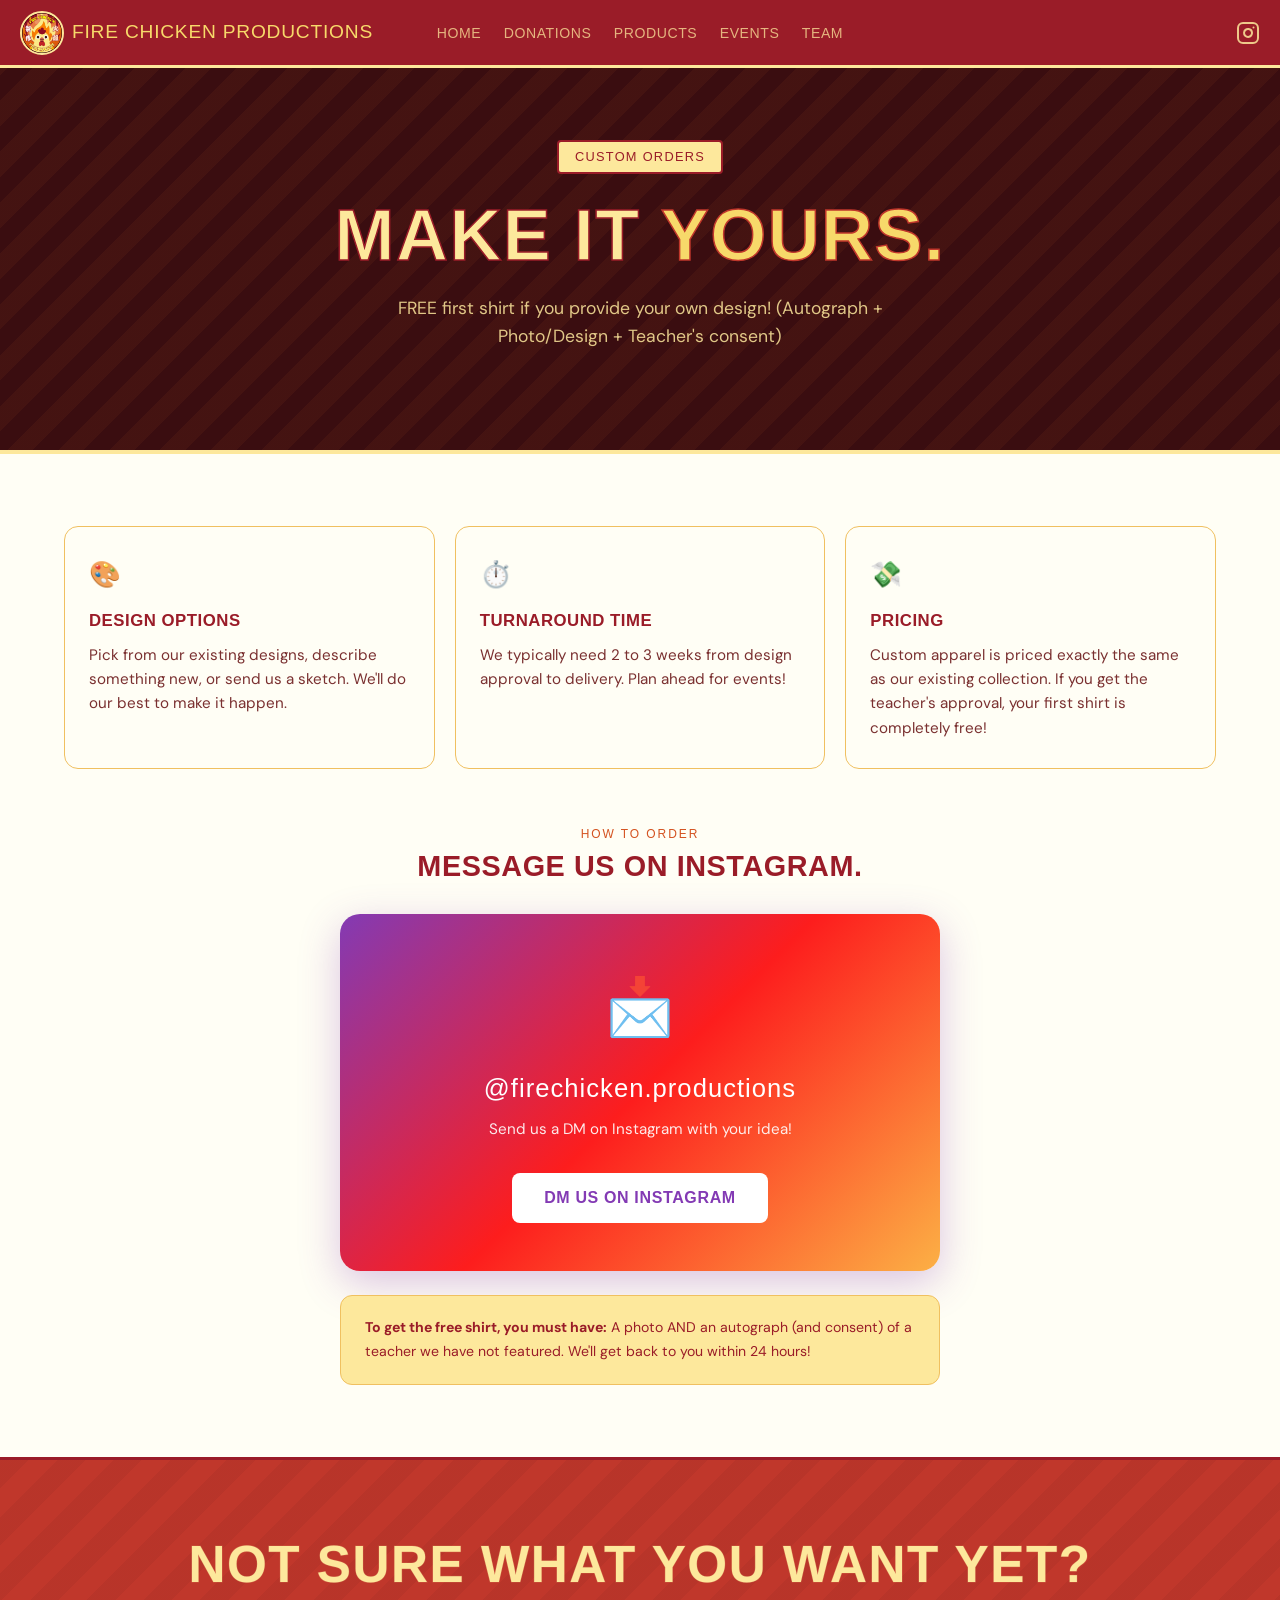
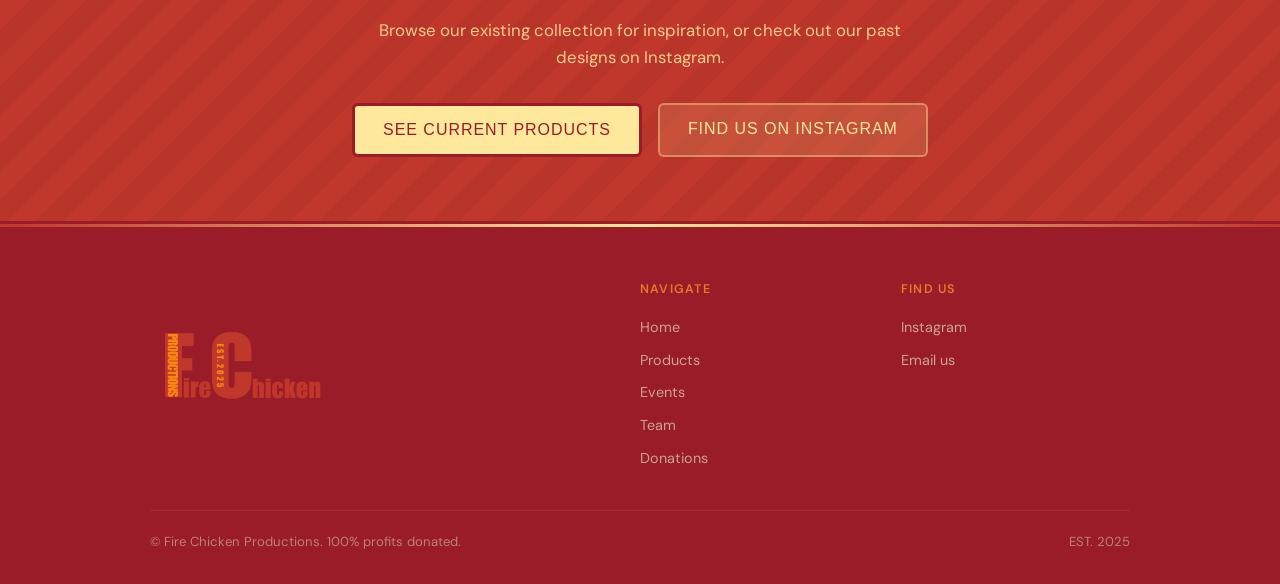
==== commit 9aa72ca7: "UI fix" ====
--- a/customize.html
+++ b/customize.html
@@ -94,7 +94,6 @@
   <div class="footer-inner">
     <div>
       <img src="logo-text.png" alt="Fire Chicken Productions" style="max-width:180px;display:block;margin-bottom:0.75rem;">
-      <p class="footer-tagline">Student-led merch brand. 100% of profits donated.</p>
     </div>
     <div class="footer-col">
       <h4>Navigate</h4>
--- a/style.css
+++ b/style.css
@@ -199,7 +199,7 @@
 
 .hero-display {
   font-family: var(--font-display);
-  font-size: clamp(2.8rem, 7.5vw, 6rem);
+  font-size: clamp(2.2rem, 5.5vw, 4.5rem);
   line-height: 1.0;
   letter-spacing: 0.01em;
   text-transform: uppercase;
@@ -639,6 +639,7 @@
   width: 100%;
   height: 100%;
   min-height: 260px;
+  max-height: 380px;
   object-fit: cover;
   display: block;
 }
@@ -1087,7 +1088,7 @@
 /* ─── 3D MASCOT HERO (products page) ─── */
 .mascot-hero {
   background: var(--text);
-  min-height: 100dvh;
+  min-height: 85dvh;
   display: flex;
   flex-direction: column;
   align-items: center;
@@ -1119,6 +1120,11 @@
   margin-bottom: 0;
   cursor: grab;
 }
+
+.mascot-hero .mascot-canvas-wrap {
+  width: min(65vh, 600px);
+  height: min(65vh, 600px);
+}
 .mascot-canvas-wrap:active { cursor: grabbing; }
 
 #mascot-canvas {
@@ -1184,9 +1190,9 @@
 }
 
 .collection-tab {
-  padding: 0.8rem 2.4rem;
-  font-family: var(--font-display);
-  font-size: 1rem;
+  padding: 0.55rem 1.8rem;
+  font-family: var(--font-display);
+  font-size: 0.85rem;
   letter-spacing: 0.06em;
   text-transform: uppercase;
   font-weight: 700;
@@ -1208,6 +1214,24 @@
 
 .collection-tab + .collection-tab {
   border-left: 2px solid var(--rust);
+}
+
+.mascot-hero .collection-tabs {
+  border-color: var(--cream);
+}
+.mascot-hero .collection-tab {
+  background: transparent;
+  color: var(--cream);
+}
+.mascot-hero .collection-tab:hover:not(.active) {
+  background: rgba(253,232,156,0.12);
+}
+.mascot-hero .collection-tab.active {
+  background: var(--cream);
+  color: var(--brown);
+}
+.mascot-hero .collection-tab + .collection-tab {
+  border-left-color: var(--cream);
 }
 
 /* ─── STEPS ─── */
